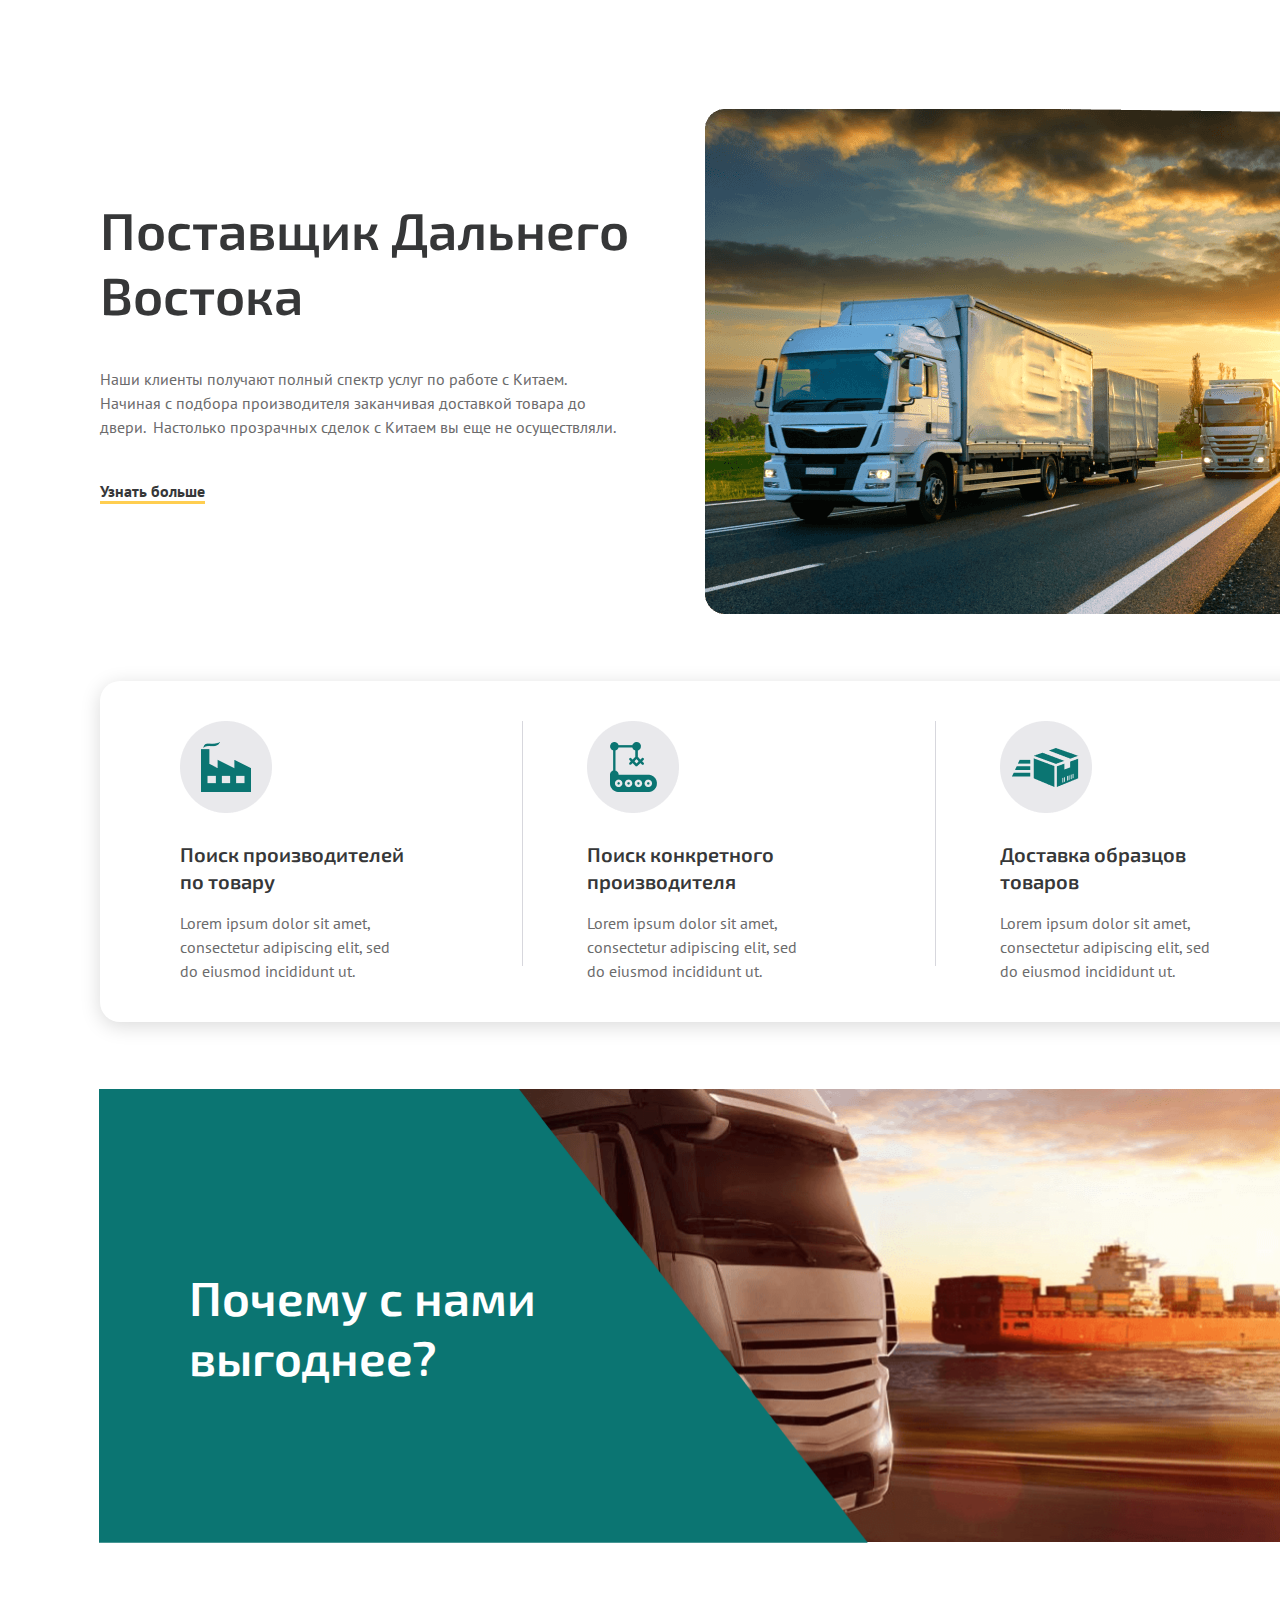
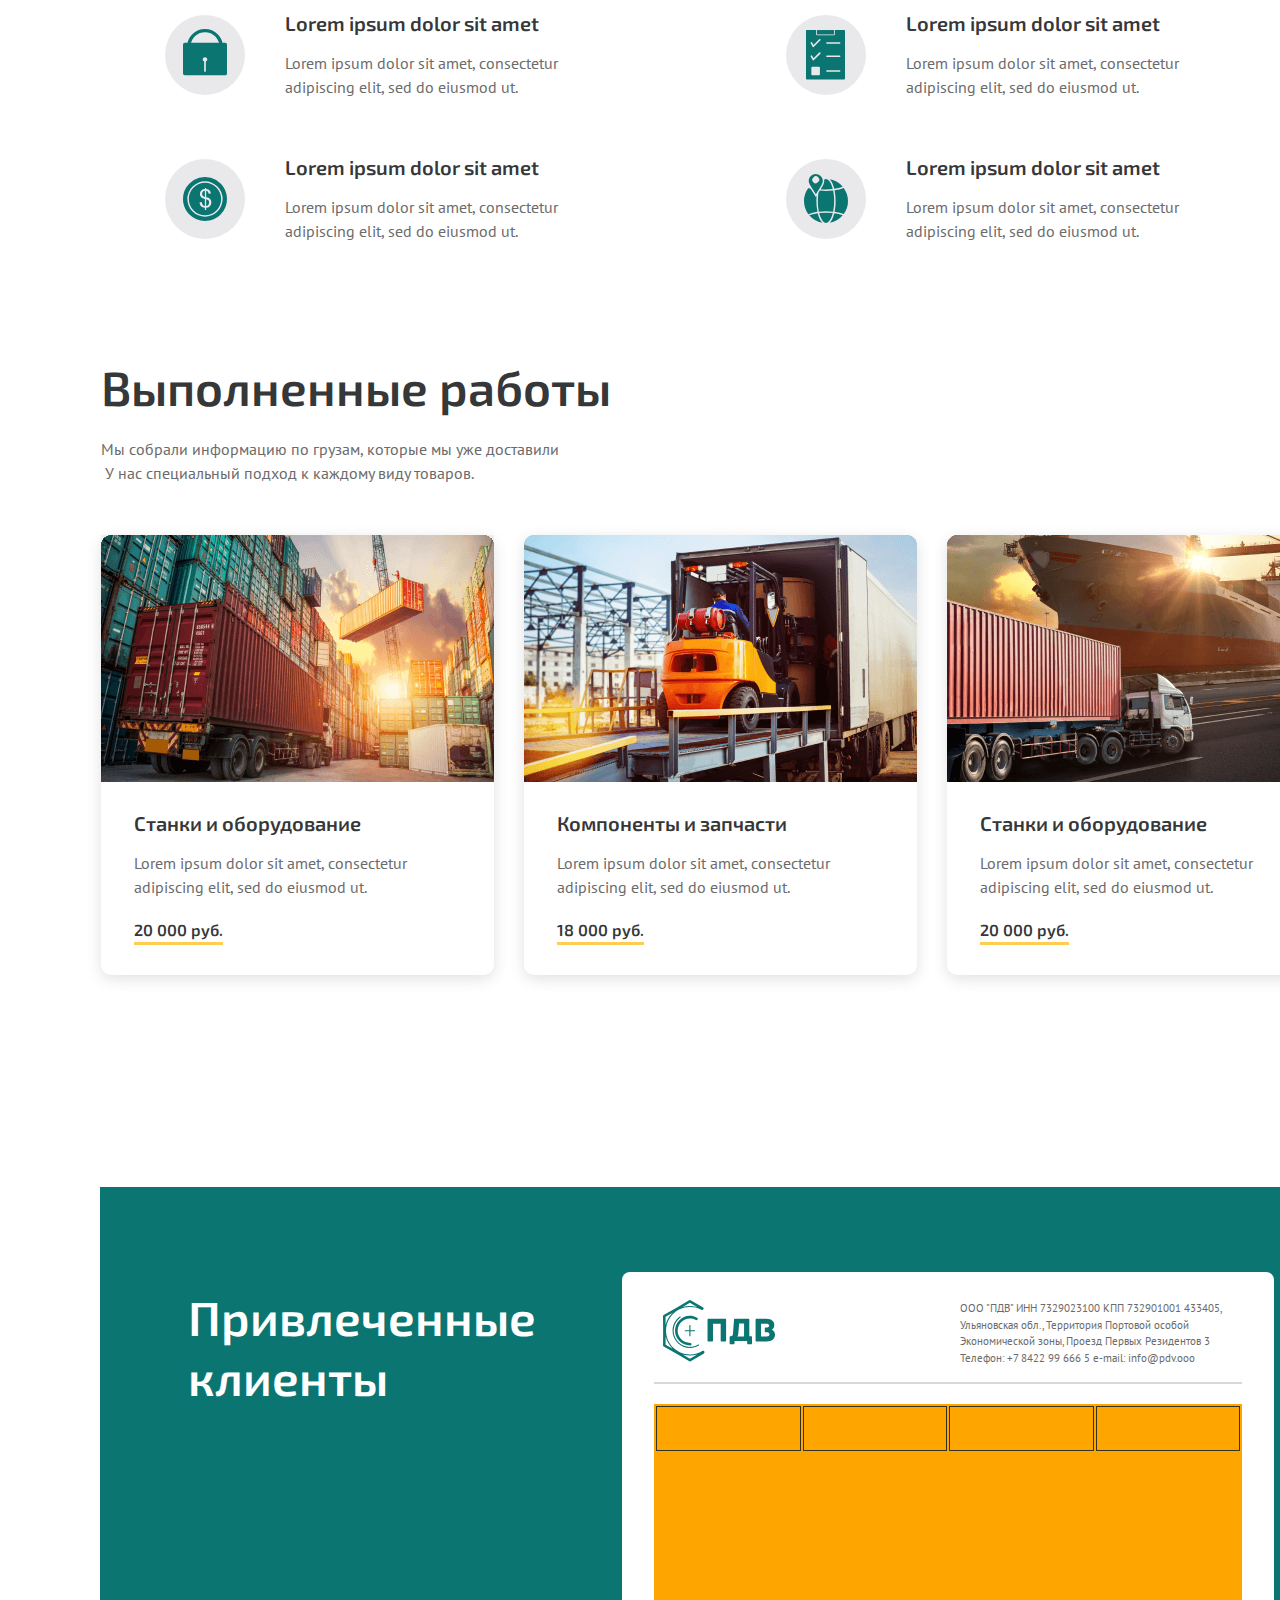
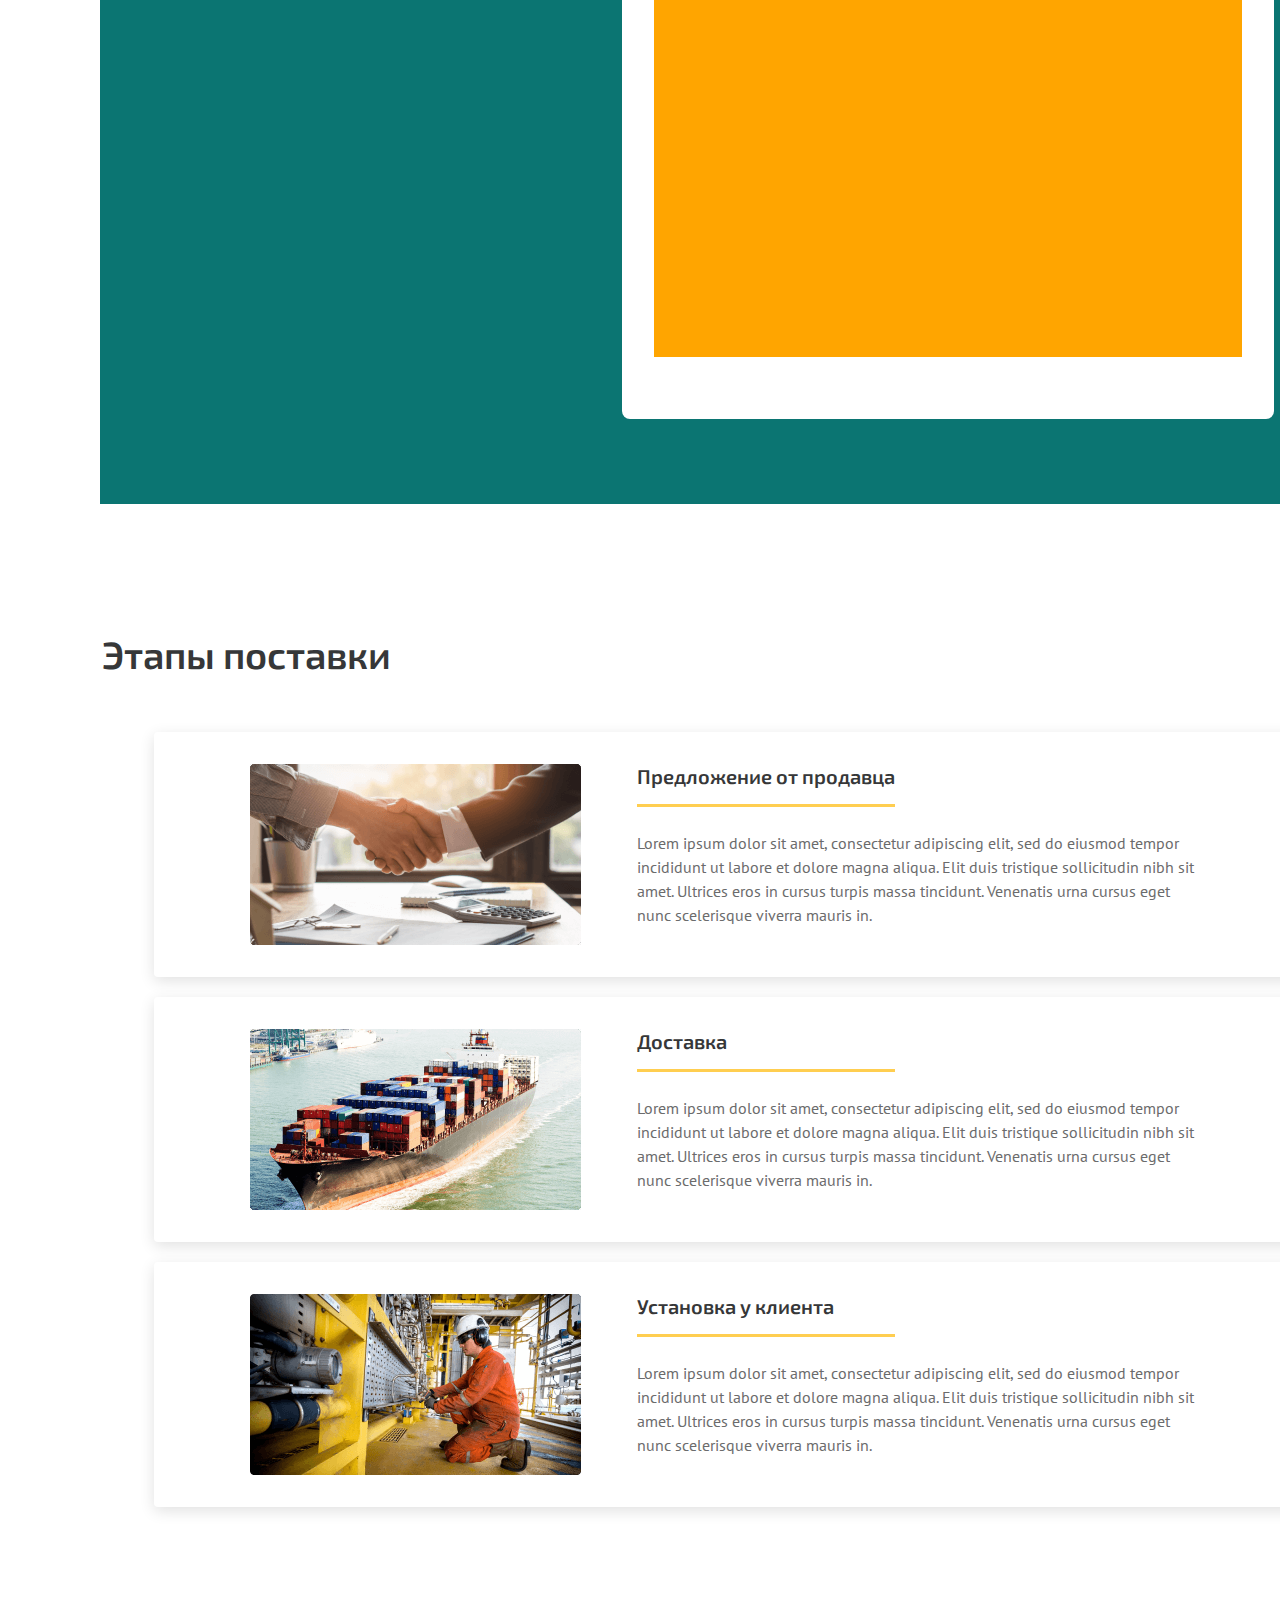
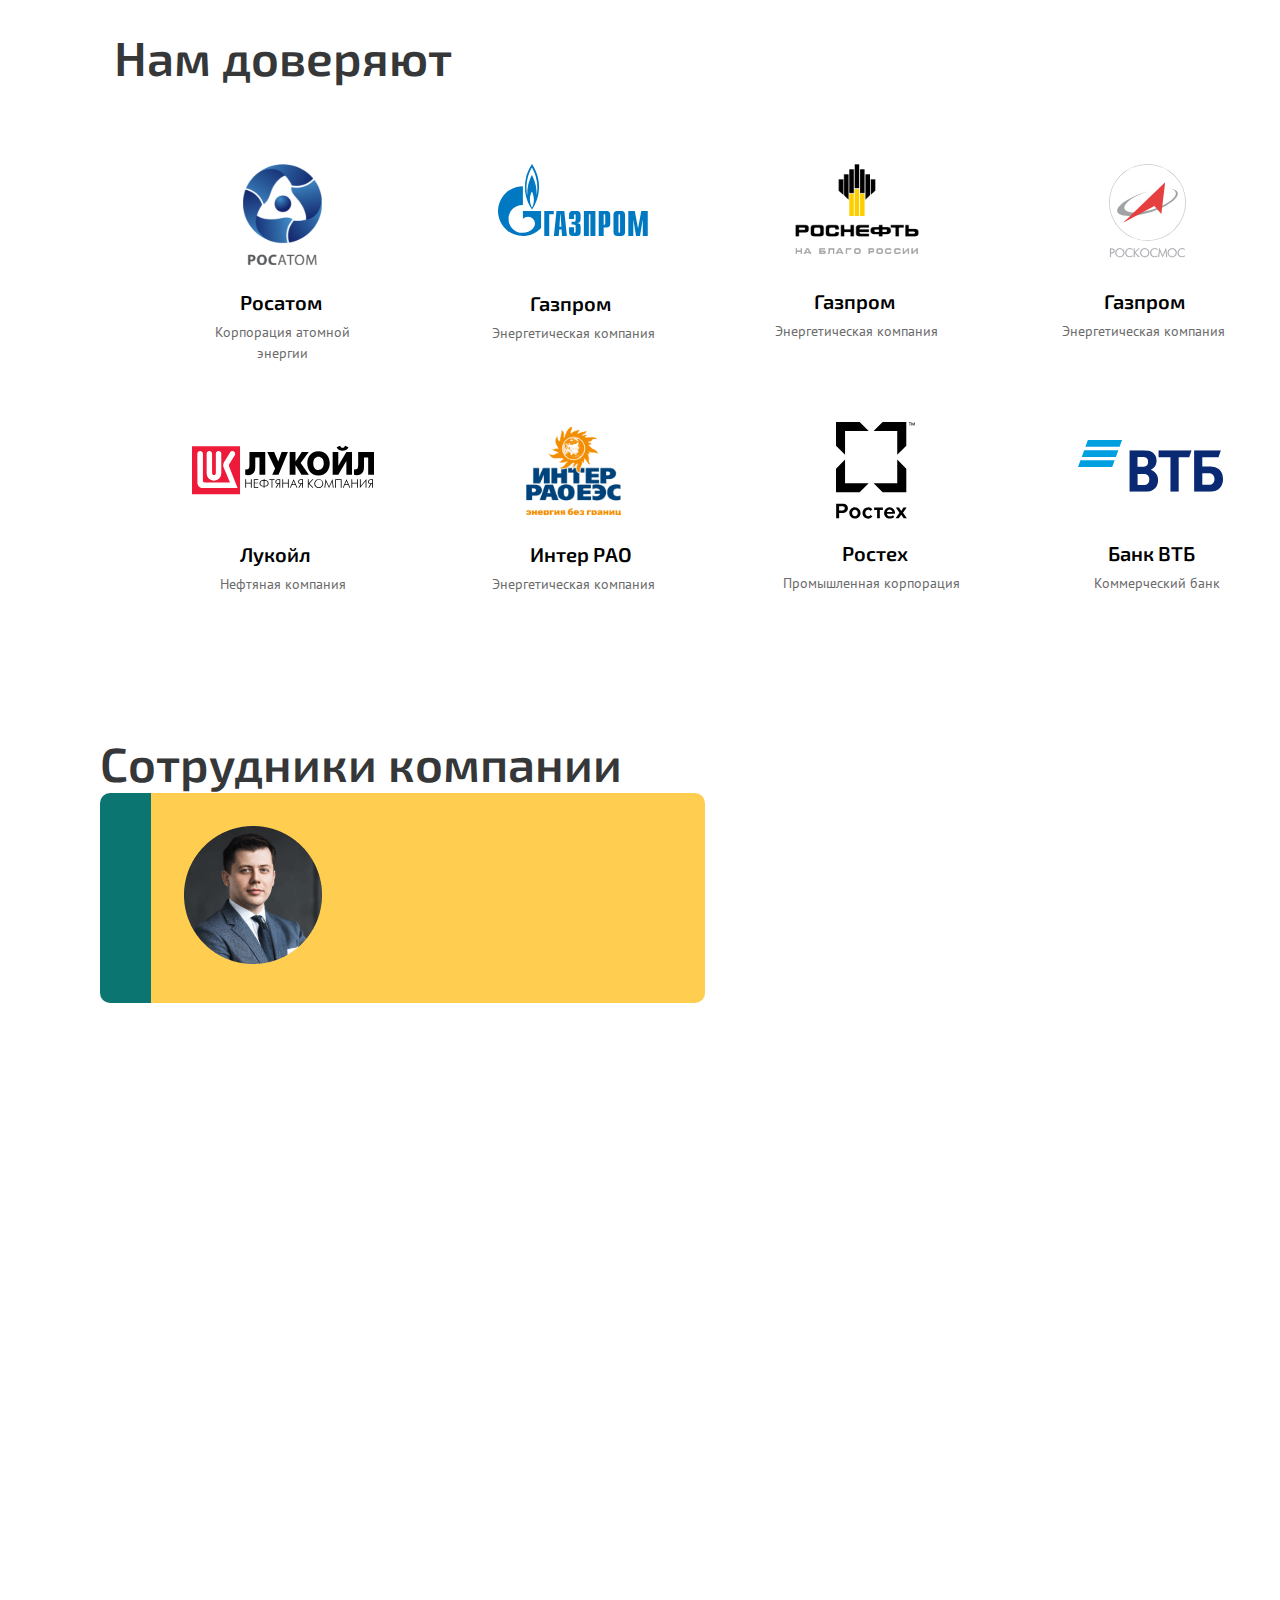
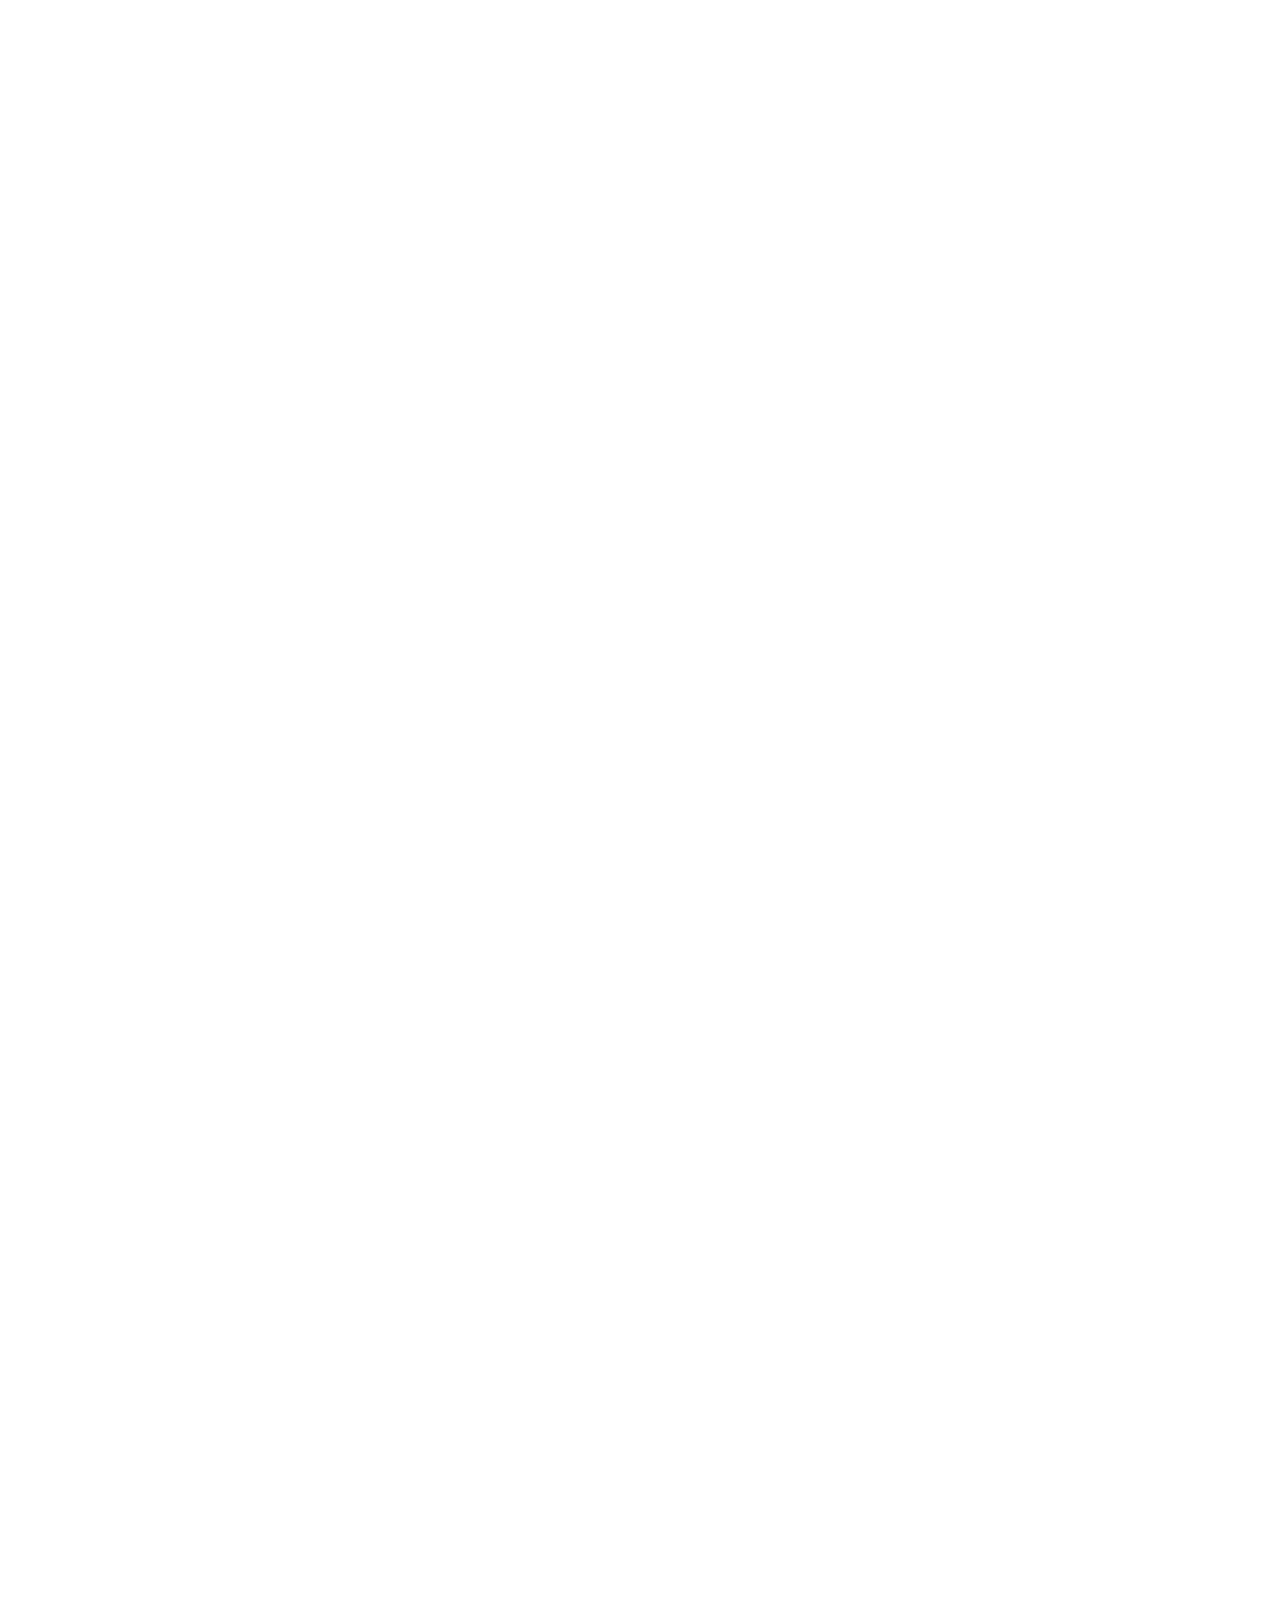
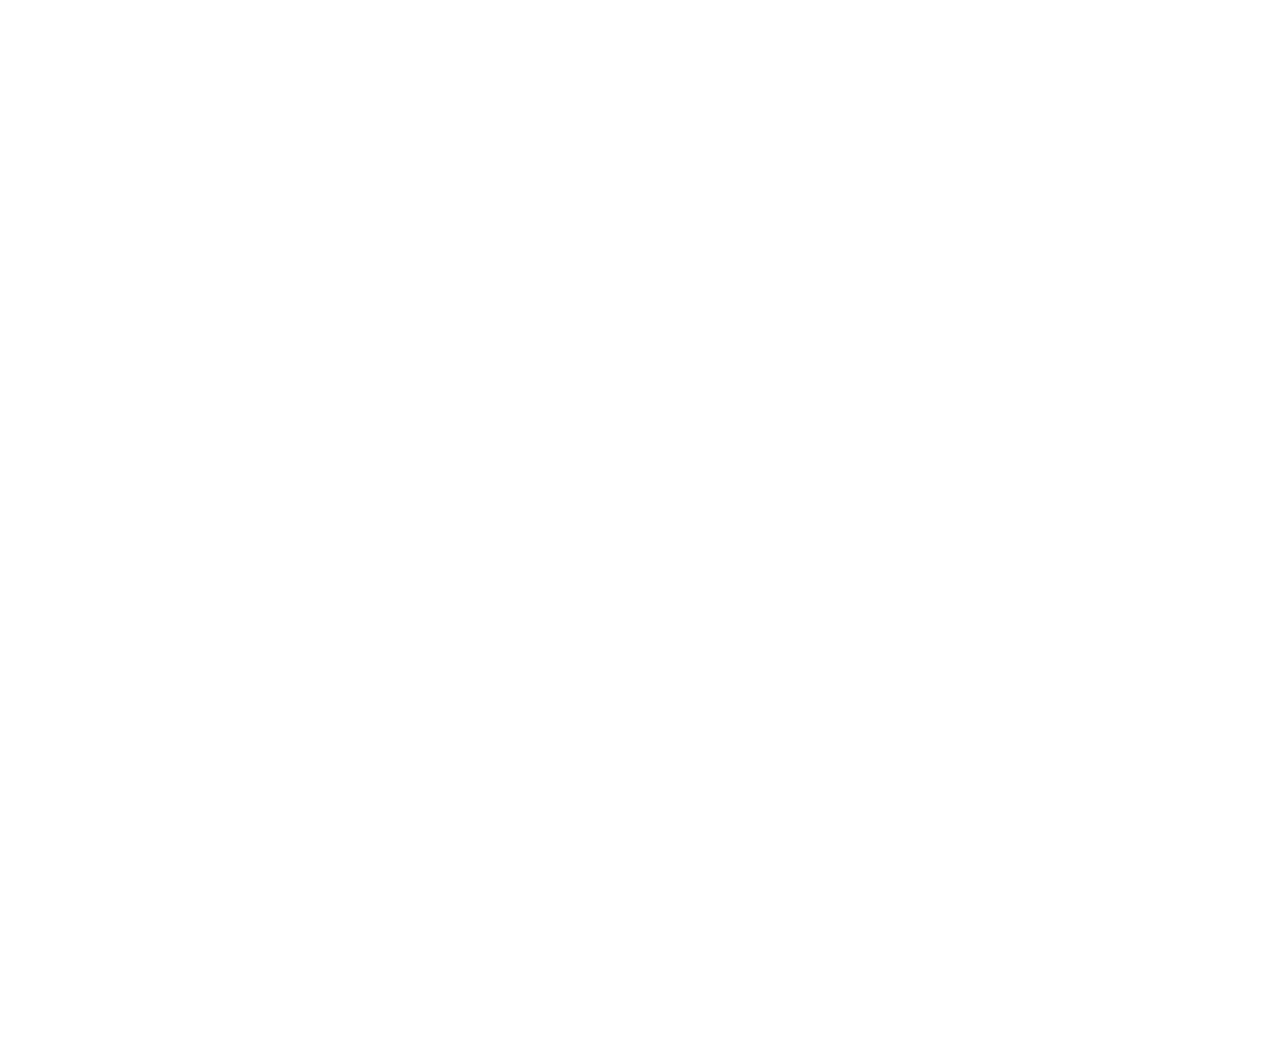
==== index.html @ 42f22332 "The part for the computer was completed by the team" ====
<!DOCTYPE html>
<html lang="en">
  <head>
    <meta charset="UTF-8" />
    <meta name="viewport" content="width=device-width, initial-scale=1.0" />

    <!-- font styles -->
    <link rel="stylesheet" href="./styles/font.css" />

    <!-- normalize -->
    <link rel="stylesheet" href="./styles/normalize.css" />

    <!-- general style -->
    <link rel="stylesheet" href="./css/style.css" />

    <link
      rel="shortcut icon"
      href="./images/laptop/favicon.png"
      type="favicon"
    />

    <title>EXAM</title>
  </head>

  <body>
    <main>
      <div class="wrapper">
        <div class="main_screen">
          <div class="main_info">
            <h1>Поставщик Дальнего Востока</h1>
            <p>
              Наши клиенты получают полный спектр услуг по работе с Китаем.
               Начиная с подбора производителя заканчивая доставкой товара до
              двери.  Настолько прозрачных сделок с Китаем вы еще не
              осуществляли.
            </p>
            <a href="#">Узнать больше</a>
          </div>
          <div class="main_image"></div>
        </div>
        <div class="services">
          <div class="Search_for_manufacturers_by_product">
            <img src="./images/laptop/services_1.png" alt="img " />
            <h3>Поиск производителей по товару</h3>
            <p>
              Lorem ipsum dolor sit amet, consectetur adipiscing elit, sed do
              eiusmod incididunt ut.
            </p>
          </div>
          <div class="Search_for_manufacturers_by_product">
            <img src="./images/laptop/services_2.png" alt="img " />
            <h3>Поиск конкретного производителя</h3>
            <p>
              Lorem ipsum dolor sit amet, consectetur adipiscing elit, sed do
              eiusmod incididunt ut.
            </p>
          </div>
          <div class="Search_for_manufacturers_by_product">
            <img src="./images/laptop/services_3.png" alt="img " />
            <h3>Доставка образцов товаров</h3>
            <p>
              Lorem ipsum dolor sit amet, consectetur adipiscing elit, sed do
              eiusmod incididunt ut.
            </p>
          </div>
        </div>
        <div class="why_us">
          <div class="img_part">
            <div class="trak"><h2>Почему с нами выгоднее?</h2></div>
          </div>
          <div class="why_us_info_wrapper">
            <div class="why_us_info">
              <div class="our_amenities">
                <img
                  width="80"
                  height="80"
                  src="./images/laptop/why_us_logo_1.svg"
                  alt="icon"
                />
                <div class="why_us_text">
                  <h3>Lorem ipsum dolor sit amet</h3>
                  <p>
                    Lorem ipsum dolor sit amet, consectetur adipiscing elit, sed
                    do eiusmod ut.
                  </p>
                </div>
              </div>
              <div class="our_amenities">
                <img
                  width="80"
                  height="80"
                  src="./images/laptop/why_us_logo_3.svg"
                  alt="icon"
                />
                <div class="why_us_text">
                  <h3>Lorem ipsum dolor sit amet</h3>
                  <p>
                    Lorem ipsum dolor sit amet, consectetur adipiscing elit, sed
                    do eiusmod ut.
                  </p>
                </div>
              </div>
            </div>
            <div class="why_us_info">
              <div class="our_amenities">
                <img
                  width="80"
                  height="80"
                  src="./images/laptop/why_us_logo_2.svg"
                  alt="icon"
                />
                <div class="why_us_text">
                  <h3>Lorem ipsum dolor sit amet</h3>
                  <p>
                    Lorem ipsum dolor sit amet, consectetur adipiscing elit, sed
                    do eiusmod ut.
                  </p>
                </div>
              </div>
              <div class="our_amenities">
                <img
                  width="80"
                  height="80"
                  src="./images/laptop/why_us_logo_4.svg"
                  alt="icon"
                />
                <div class="why_us_text">
                  <h3>Lorem ipsum dolor sit amet</h3>
                  <p>
                    Lorem ipsum dolor sit amet, consectetur adipiscing elit, sed
                    do eiusmod ut.
                  </p>
                </div>
              </div>
            </div>
          </div>
        </div>
        <div class="our_works">
          <div class="part_tittle">
            <h2>Выполненные работы</h2>
            <h4>
              Мы собрали информацию по грузам, которые мы уже доставили
              <div class="br"></div>
               У нас специальный подход к каждому виду товаров.
            </h4>
          </div>
          <div class="our_works_process_wrapper">
            <div class="our_works_process">
              <img
                src="./images/laptop/Rectangle_1.png"
                alt="our works image"
              />
              <div class="info_works">
                <h4>Станки и оборудование</h4>
                <p>
                  Lorem ipsum dolor sit amet, consectetur adipiscing elit, sed
                  do eiusmod ut.
                </p>
                <span>20 000 руб.</span>
              </div>
            </div>
            <div class="our_works_process">
              <img
                src="./images/laptop/Rectangle_2.png"
                alt="our works image"
              />
              <div class="info_works">
                <h4>Компоненты и запчасти</h4>
                <p>
                  Lorem ipsum dolor sit amet, consectetur adipiscing elit, sed
                  do eiusmod ut.
                </p>
                <span>18 000 руб.</span>
              </div>
            </div>
            <div class="our_works_process">
              <img
                src="./images/laptop/Rectangle_3.png"
                alt="our works image"
              />
              <div class="info_works">
                <h4>Станки и оборудование</h4>
                <p>
                  Lorem ipsum dolor sit amet, consectetur adipiscing elit, sed
                  do eiusmod ut.
                </p>
                <span>20 000 руб.</span>
              </div>
            </div>
          </div>
        </div>
        <div class="clients">
          <h2>Привлеченные клиенты</h2>
          <div class="paper">
            <div class="head_part">
              <img src="./images/laptop/pdv.svg" alt="pdv icon" />
              <div class="head_text">
                <p>
                  ООО "ПДВ" ИНН 7329023100 КПП 732901001 433405, Ульяновская
                  обл., Территория Портовой особой Экономической зоны, Проезд
                  Первых Резидентов 3  Телефон: +7 8422 99 666 5 e-mail:
                  info@pdv.ooo
                </p>
              </div>
            </div>
            <div class="line"></div>
            <table>
              <tr>
                <th></th>
                <th></th>
                <th></th>
                <th></th>
              </tr>
              <tr>
                <td></td>
                <td></td>
                <td></td>
                <td></td>
              </tr>
            </table>
          </div>
        </div>
        <div class="steps">
          <h2>Этапы поставки</h2>
          <div class="steps_wrapper">
            <div class="step_item">
              <img src="./images/laptop/steps_1.png" alt="steps image 1" />
              <div class="steps_info">
                <h3>Предложение от продавца</h3>
                <p>
                  Lorem ipsum dolor sit amet, consectetur adipiscing elit, sed
                  do eiusmod tempor incididunt ut labore et dolore magna aliqua.
                  Elit duis tristique sollicitudin nibh sit amet. Ultrices eros
                  in cursus turpis massa tincidunt. Venenatis urna cursus eget
                  nunc scelerisque viverra mauris in.
                </p>
              </div>
            </div>
            <div class="step_item">
              <img src="./images/laptop/sreps_2.png" alt="steps image 1" />
              <div class="steps_info">
                <h3>Доставка</h3>
                <p>
                  Lorem ipsum dolor sit amet, consectetur adipiscing elit, sed
                  do eiusmod tempor incididunt ut labore et dolore magna aliqua.
                  Elit duis tristique sollicitudin nibh sit amet. Ultrices eros
                  in cursus turpis massa tincidunt. Venenatis urna cursus eget
                  nunc scelerisque viverra mauris in.
                </p>
              </div>
            </div>
            <div class="step_item">
              <img src="./images/laptop/steps_3.png" alt="steps image 1" />
              <div class="steps_info">
                <h3>Установка у клиента</h3>
                <p>
                  Lorem ipsum dolor sit amet, consectetur adipiscing elit, sed
                  do eiusmod tempor incididunt ut labore et dolore magna aliqua.
                  Elit duis tristique sollicitudin nibh sit amet. Ultrices eros
                  in cursus turpis massa tincidunt. Venenatis urna cursus eget
                  nunc scelerisque viverra mauris in.
                </p>
              </div>
            </div>
          </div>
        </div>
        <div class="clients_logo">
          <h2>Нам доверяют</h2>
          <div class="client_logo_part">
            <div class="part_item">
              <div class="logo_item">
                <div class="card">
                  <img
                    src="./images/laptop/client_logo_1.svg"
                    alt="clien logo"
                  />
                  <h3>Росатом</h3>
                  <p>Корпорация атомной энергии</p>
                </div>
                <div class="card">
                  <img src="./images/laptop/client_logo.svg" alt="clien logo" />
                  <h3>Газпром</h3>
                  <p>Энергетическая компания</p>
                </div>
              </div>
              <div class="logo_item logo_item_2">
                <div class="card">
                  <img
                    src="./images/laptop/client_logo_3.svg"
                    alt="clien logo"
                  />
                  <h3>Газпром</h3>
                  <p>Энергетическая компания</p>
                </div>
                <div class="card">
                  <img
                    src="./images/laptop/client_logo_4.svg"
                    alt="clien logo"
                  />
                  <h3>Газпром</h3>
                  <p>Энергетическая компания</p>
                </div>
              </div>
            </div>
            <div class="part_item second_part_item">
              <div class="logo_item">
                <div class="card">
                  <img
                    src="./images/laptop/client_logo_5.svg"
                    alt="clien logo"
                  />
                  <h3>Лукойл</h3>
                  <p>Нефтяная компания</p>
                </div>
                <div class="card">
                  <img
                    src="./images/laptop/client_logo_6.svg"
                    alt="clien logo"
                  />
                  <h3>Интер РАО</h3>
                  <p>Энергетическая компания</p>
                </div>
              </div>
              <div class="logo_item logo_item_2">
                <div class="card">
                  <img
                    src="./images/laptop/client_logo_7.svg"
                    alt="clien logo"
                  />
                  <h3>Ростех</h3>
                  <p>Промышленная корпорация</p>
                </div>
                <div class="card">
                  <img
                    src="./images/laptop/client_logo_8.svg"
                    alt="clien logo"
                  />
                  <h3>Банк ВТБ</h3>
                  <p>Коммерческий банк</p>
                </div>
              </div>
            </div>
          </div>
        </div>
        <div class="our_team">
          <h2>Сотрудники компании</h2>
          <div class="person_wrapper">
            <div class="person_card">
              <img
                width="138"
                height="138"
                src="./images/laptop/our_team_1.png"
                alt="our person"
              />
            </div>
          </div>
        </div>
        <div class="contacts"></div>
        <div class="video"></div>
        <div class="foot"></div>
      </div>
    </main>
  </body>
</html>
---- styles/font.css ----
/* pt-sans-regular - cyrillic_latin */
@font-face {
    font-display: swap; /* Check https://developer.mozilla.org/en-US/docs/Web/CSS/@font-face/font-display for other options. */
    font-family: 'PT Sans';
    font-style: normal;
    font-weight: 400;
    src: url('../fonts/pt-sans-v17-cyrillic_latin-regular.woff2') format('woff2'); /* Chrome 36+, Opera 23+, Firefox 39+, Safari 12+, iOS 10+ */
  }
  /* pt-sans-700 - cyrillic_latin */
  @font-face {
    font-display: swap; /* Check https://developer.mozilla.org/en-US/docs/Web/CSS/@font-face/font-display for other options. */
    font-family: 'PT Sans';
    font-style: normal;
    font-weight: 700;
    src: url('../fonts/pt-sans-v17-cyrillic_latin-700.woff2') format('woff2'); /* Chrome 36+, Opera 23+, Firefox 39+, Safari 12+, iOS 10+ */
  }
  /* exo-2-regular - cyrillic_latin */
@font-face {
    font-display: swap; /* Check https://developer.mozilla.org/en-US/docs/Web/CSS/@font-face/font-display for other options. */
    font-family: 'Exo 2';
    font-style: normal;
    font-weight: 400;
    src: url('../fonts/exo-2-v21-cyrillic_latin-regular.woff2') format('woff2'); /* Chrome 36+, Opera 23+, Firefox 39+, Safari 12+, iOS 10+ */
  }
  /* exo-2-600 - cyrillic_latin */
  @font-face {
    font-display: swap; /* Check https://developer.mozilla.org/en-US/docs/Web/CSS/@font-face/font-display for other options. */
    font-family: 'Exo 2';
    font-style: normal;
    font-weight: 600;
    src: url('../fonts/exo-2-v21-cyrillic_latin-600.woff2') format('woff2'); /* Chrome 36+, Opera 23+, Firefox 39+, Safari 12+, iOS 10+ */
  }
---- css/style.css ----
* {
  margin: 0;
  padding: 0;
  box-sizing: border-box;
}

main {
  width: 100%;
  background: #333;
}
main .wrapper {
  width: 1440px;
  height: 9062px;
  background: #fff;
  margin: 0px auto;
  padding-top: 109px;
}
main .wrapper .main_screen {
  width: 1240px;
  height: 505px;
  margin: auto;
  background-color: #ffffff;
  display: flex;
  justify-content: space-between;
}
main .wrapper .main_screen .main_info {
  width: 530px;
  height: 505px;
}
main .wrapper .main_screen .main_info h1 {
  margin-top: 88px;
  font-family: "Exo 2";
  font-size: 52px;
  font-weight: 600;
  line-height: 65px;
  text-align: left;
  color: #363738;
}
main .wrapper .main_screen .main_info p {
  width: 525px;
  font-family: "PT Sans";
  font-size: 16px;
  font-weight: 400;
  line-height: 24px;
  text-align: left;
  color: #6B6B6C;
  margin-top: 40px;
  margin-bottom: 40px;
}
main .wrapper .main_screen .main_info a {
  text-decoration: none;
  font-family: "PT Sans";
  font-size: 16px;
  font-weight: 700;
  line-height: 24px;
  text-align: left;
  color: #363738;
  border-bottom: 3px solid #FFCE50;
}
main .wrapper .main_screen .main_image {
  width: 635px;
  height: 505px;
  background-image: url(../images/laptop/adir-Cargo-Insurance\ 1.png);
}
main .wrapper .services {
  width: 1240px;
  height: 341px;
  background: #fff;
  margin: auto;
  margin-top: 67px;
  border-radius: 20px;
  box-shadow: 0px 4px 20px 0px rgba(0, 0, 0, 0.1490196078);
  display: flex;
  padding: 40px;
  padding-left: 80px;
  padding-bottom: 56px;
}
main .wrapper .services .Search_for_manufacturers_by_product:first-child {
  border-left: none;
  padding-left: 0;
  margin-right: 57px;
}
main .wrapper .services .Search_for_manufacturers_by_product:nth-child(2) {
  padding-left: 64;
  margin-right: 0;
  margin-left: 57px;
}
main .wrapper .services .Search_for_manufacturers_by_product:last-child {
  padding-left: 64px;
  margin-left: 121px;
}
main .wrapper .services .Search_for_manufacturers_by_product {
  width: 292px;
  height: 245px;
  border-left: 1px solid #D7D7DD;
  margin-right: 121px;
  padding-left: 64px;
  grid-row: auto;
}
main .wrapper .services .Search_for_manufacturers_by_product h3 {
  width: 228px;
  font-size: 20px;
  font-family: "Exo 2";
  font-weight: 600;
  line-height: 27px;
  text-align: left;
  margin-top: 24px;
  color: #363738;
}
main .wrapper .services .Search_for_manufacturers_by_product p {
  width: 225px;
  font-family: "PT Sans";
  font-size: 16px;
  font-weight: 400;
  line-height: 24px;
  text-align: left;
  color: #6B6B6C;
  margin-top: 16px;
}
main .wrapper .why_us {
  width: 1242px;
  height: 748px;
  background-color: #fff;
  margin: auto;
  margin-top: 67px;
}
main .wrapper .why_us .img_part {
  width: 1242px;
  height: 453px;
  background-color: #234322;
  background-image: url(../images/laptop/Rectangle\ 7.png);
  background-repeat: no-repeat;
  background-size: cover;
}
main .wrapper .why_us .img_part .trak {
  width: 769px;
  height: 453.5px;
  background-image: url(../images/laptop/why_us_bg.png);
  background-repeat: no-repeat;
  background-size: cover;
  z-index: 5;
  position: relative;
}
main .wrapper .why_us .img_part .trak h2 {
  position: absolute;
  width: 362px;
  top: 178px;
  left: 90px;
  font-family: "Exo 2";
  font-size: 48px;
  font-weight: 600;
  line-height: 60px;
  text-align: left;
  color: #fff;
}
main .wrapper .why_us .why_us_info_wrapper {
  display: flex;
  height: 295px;
  width: 1242px;
}
main .wrapper .why_us .why_us_info_wrapper .why_us_info {
  width: 1242px;
  height: 295px;
}
main .wrapper .why_us .why_us_info_wrapper .why_us_info .our_amenities {
  width: 447px;
  height: 80px;
  display: flex;
  gap: 40px;
  margin-top: 72.5px;
  margin-left: 66px;
}
main .wrapper .why_us .why_us_info_wrapper .why_us_info .our_amenities img {
  width: 80px;
  height: 80px;
}
main .wrapper .why_us .why_us_info_wrapper .why_us_info .our_amenities .why_us_text {
  width: 291px;
  height: 80px;
}
main .wrapper .why_us .why_us_info_wrapper .why_us_info .our_amenities .why_us_text h3 {
  font-family: "Exo 2";
  font-size: 20px;
  font-weight: 600;
  line-height: 27px;
  text-align: left;
  color: #363738;
  margin-top: -5px;
}
main .wrapper .why_us .why_us_info_wrapper .why_us_info .our_amenities .why_us_text p {
  font-family: "PT Sans";
  font-size: 16px;
  font-weight: 400;
  line-height: 24px;
  text-align: left;
  color: #6B6B6C;
  margin-top: 14px;
}
main .wrapper .why_us .why_us_info_wrapper .why_us_info .our_amenities:nth-child(2) {
  margin-top: 64px;
}
main .wrapper .our_works {
  width: 1239px;
  height: 618px;
  background-color: #fff;
  margin: auto;
  margin-top: 120px;
}
main .wrapper .our_works .part_tittle h2 {
  font-family: "Exo 2";
  font-size: 48px;
  font-weight: 600;
  line-height: 60px;
  text-align: left;
  color: #363738;
}
main .wrapper .our_works .part_tittle h4 {
  font-family: "PT Sans";
  font-size: 16px;
  font-weight: 400;
  line-height: 24px;
  text-align: left;
  color: #6B6B6C;
  margin-top: 20px;
}
main .wrapper .our_works .our_works_process_wrapper {
  width: 1239px;
  height: 440px;
  margin-top: 50px;
  display: flex;
  justify-content: space-between;
}
main .wrapper .our_works .our_works_process_wrapper .our_works_process {
  width: 393px;
  height: 440px;
  border-radius: 10px;
  box-shadow: 0px 4px 15px 0px rgba(0, 0, 0, 0.1215686275);
}
main .wrapper .our_works .our_works_process_wrapper .our_works_process .info_works {
  margin: auto;
  margin-top: 24px;
  width: 327px;
  height: 137px;
}
main .wrapper .our_works .our_works_process_wrapper .our_works_process .info_works h4 {
  font-family: "Exo 2";
  font-size: 20px;
  font-weight: 600;
  line-height: 27px;
  text-align: left;
  color: #363738;
}
main .wrapper .our_works .our_works_process_wrapper .our_works_process .info_works p {
  font-family: "PT Sans";
  font-size: 16px;
  font-weight: 400;
  line-height: 24px;
  text-align: left;
  color: #6B6B6C;
  padding-top: 14px;
  padding-bottom: 20px;
}
main .wrapper .our_works .our_works_process_wrapper .our_works_process .info_works span {
  font-family: "Exo 2";
  font-size: 16px;
  font-weight: 600;
  line-height: 21.6px;
  text-align: left;
  color: #363738;
  border-bottom: 3px solid #FFCE50;
  padding-bottom: 3px;
}
main .wrapper .clients {
  width: 1240px;
  height: 917px;
  background-color: #0b7572;
  margin: auto;
  margin-top: 212px;
  position: relative;
}
main .wrapper .clients h2 {
  width: 477px;
  position: absolute;
  font-family: "Exo 2";
  font-size: 48px;
  font-weight: 600;
  line-height: 60px;
  text-align: left;
  color: #FFFFFF;
  top: 100px;
  left: 88px;
}
main .wrapper .clients .paper {
  width: 652px;
  height: 747px;
  position: absolute;
  top: 85px;
  right: 66px;
  background-color: #fff;
  border-radius: 8px;
}
main .wrapper .clients .paper .head_part {
  width: 571px;
  height: 62px;
  margin-top: 28px;
  margin-left: 41px;
  display: flex;
  margin-bottom: 20px;
  justify-content: space-between;
}
main .wrapper .clients .paper .head_part .head_text {
  width: 274px;
  height: 62px;
}
main .wrapper .clients .paper .head_part .head_text p {
  font-family: "PT Sans";
  font-size: 11px;
  font-weight: 400;
  line-height: 16.5px;
  text-align: left;
  color: #6B6B6C;
}
main .wrapper .clients .paper .line {
  width: 588px;
  border: 1px solid #D7D7DD;
  margin: auto;
}
main .wrapper .clients .paper table {
  width: 588px;
  height: 553px;
  margin: auto;
  margin-top: 20px;
  background-color: orange;
}
main .wrapper .clients .paper table tr:first-child {
  width: 588px;
  height: 45px;
  border: 1px solid #333;
}
main .wrapper .clients .paper table tr:first-child th {
  border: 1px solid #343223;
}
main .wrapper .steps {
  width: 1236px;
  height: 883px;
  margin: auto;
  margin-top: 120px;
  background-color: white;
}
main .wrapper .steps h2 {
  font-family: "Exo 2";
  font-size: 38px;
  font-weight: 600;
  line-height: 60px;
  text-align: left;
  color: #363738;
}
main .wrapper .steps .steps_wrapper {
  width: 1236px;
  height: 783px;
  margin-top: 48px;
}
main .wrapper .steps .steps_wrapper .step_item {
  width: 1183px;
  height: 245px;
  border-radius: 4px;
  margin-left: 52px;
  box-shadow: 0px 4px 15px 0px rgba(0, 0, 0, 0.1215686275);
  padding-left: 96px;
  padding-top: 32px;
  display: flex;
  margin-bottom: 20px;
}
main .wrapper .steps .steps_wrapper .step_item img {
  width: 331px;
  height: 181px;
}
main .wrapper .steps .steps_wrapper .step_item .steps_info {
  width: 568px;
  margin-left: 56px;
}
main .wrapper .steps .steps_wrapper .step_item .steps_info h3 {
  width: 258px;
  font-family: "Exo 2";
  font-size: 20px;
  font-weight: 600;
  line-height: 25px;
  text-align: left;
  color: #363738;
  border-bottom: 3px solid #FFCE50;
  padding-bottom: 15px;
}
main .wrapper .steps .steps_wrapper .step_item .steps_info p {
  font-family: "PT Sans";
  font-size: 16px;
  font-weight: 400;
  line-height: 24px;
  text-align: left;
  color: #6B6B6C;
  margin-top: 24px;
}
main .wrapper .clients_logo {
  width: 1212px;
  height: 576px;
  background-color: #fff;
  margin: auto;
  margin-top: 120px;
}
main .wrapper .clients_logo h2 {
  font-family: "Exo 2";
  font-size: 48px;
  font-weight: 600;
  line-height: 60px;
  text-align: left;
  color: #363738;
}
main .wrapper .clients_logo .client_logo_part {
  width: 1165px;
  height: 437px;
  margin: auto;
  margin-top: 77px;
}
main .wrapper .clients_logo .client_logo_part .part_item {
  display: flex;
  gap: 3px;
  margin-top: 71px;
}
main .wrapper .clients_logo .client_logo_part .part_item .logo_item {
  width: 620px;
  height: 183px;
  display: flex;
  justify-content: space-around;
}
main .wrapper .clients_logo .client_logo_part .part_item .logo_item .card {
  width: 184px;
  height: 183px;
}
main .wrapper .clients_logo .client_logo_part .part_item .logo_item .card img {
  margin-left: 52px;
}
main .wrapper .clients_logo .client_logo_part .part_item .logo_item .card h3 {
  font-family: "Exo 2";
  font-size: 20px;
  font-weight: 600;
  line-height: 27px;
  margin-left: 49px;
  margin-top: 20px;
}
main .wrapper .clients_logo .client_logo_part .part_item .logo_item .card p {
  font-family: "PT Sans";
  font-size: 14px;
  font-weight: 400;
  line-height: 21px;
  text-align: center;
  width: 184px;
  color: #6B6B6C;
  margin-top: 6px;
}
main .wrapper .clients_logo .client_logo_part .part_item .logo_item .card:first-child {
  padding-right: 70px;
}
main .wrapper .clients_logo .client_logo_part .part_item .logo_item .card:nth-child(2) img {
  margin-left: 17px;
}
main .wrapper .clients_logo .client_logo_part .part_item .logo_item .card:nth-child(2) h3 {
  margin-top: 50px;
}
main .wrapper .clients_logo .client_logo_part .part_item .logo_item_2 .card:first-child img {
  margin-left: 30px;
}
main .wrapper .clients_logo .client_logo_part .part_item .logo_item_2 .card:nth-child(2) {
  width: 225px;
}
main .wrapper .clients_logo .client_logo_part .part_item .logo_item_2 .card:nth-child(2) img {
  margin-left: 74px;
}
main .wrapper .clients_logo .client_logo_part .part_item .logo_item_2 .card:nth-child(2) h3 {
  margin-top: 26px;
  margin-left: 69px;
}
main .wrapper .clients_logo .client_logo_part .part_item .logo_item_2 .card:nth-child(2) p {
  margin-left: 17px;
}
main .wrapper .clients_logo .client_logo_part .second_part_item .logo_item .card:first-child img {
  margin-top: 26.7px;
  margin-left: 1px;
}
main .wrapper .clients_logo .client_logo_part .second_part_item .logo_item .card:first-child h3 {
  margin-top: 42px;
}
main .wrapper .clients_logo .client_logo_part .second_part_item .logo_item .card:nth-child(2) img {
  margin-top: 9px;
  margin-left: 45px;
}
main .wrapper .clients_logo .client_logo_part .second_part_item .logo_item .card:nth-child(2) h3 {
  margin-top: 22px;
}
main .wrapper .clients_logo .client_logo_part .second_part_item .logo_item_2 .card:first-child img {
  margin-left: 56px;
  margin-top: 4px;
}
main .wrapper .clients_logo .client_logo_part .second_part_item .logo_item_2 .card:first-child h3 {
  margin-top: 17px;
  margin-left: 62px;
}
main .wrapper .clients_logo .client_logo_part .second_part_item .logo_item_2 .card:last-child {
  width: 184px;
  margin-left: -20px;
}
main .wrapper .clients_logo .client_logo_part .second_part_item .logo_item_2 .card:last-child img {
  margin-left: 18px;
  margin-top: 22px;
}
main .wrapper .clients_logo .client_logo_part .second_part_item .logo_item_2 .card:last-child h3 {
  margin-left: 48px;
  margin-top: 44px;
}
main .wrapper .clients_logo .client_logo_part .second_part_item .logo_item_2 .card:last-child p {
  margin-left: 5px;
}
main .wrapper .our_team {
  width: 1240px;
  height: 799px;
  background-color: #fff;
  margin: auto;
  margin-top: 130px;
}
main .wrapper .our_team h2 {
  font-family: "Exo 2";
  font-size: 48px;
  font-weight: 600;
  line-height: 60px;
  text-align: left;
  color: #363738;
}
main .wrapper .our_team .person_wrapper {
  width: 1240px;
  height: 210px;
  display: flex;
  gap: 30px;
}
main .wrapper .our_team .person_wrapper .person_card {
  width: 605px;
  height: 210px;
  border-radius: 10px;
  border-left: 51px solid #0B7572;
  background-color: #FFCE50;
}
main .wrapper .our_team .person_wrapper .person_card img {
  width: 138px;
  height: 138px;
  margin-top: 33px;
  margin-left: 33px;
}/*# sourceMappingURL=style.css.map */
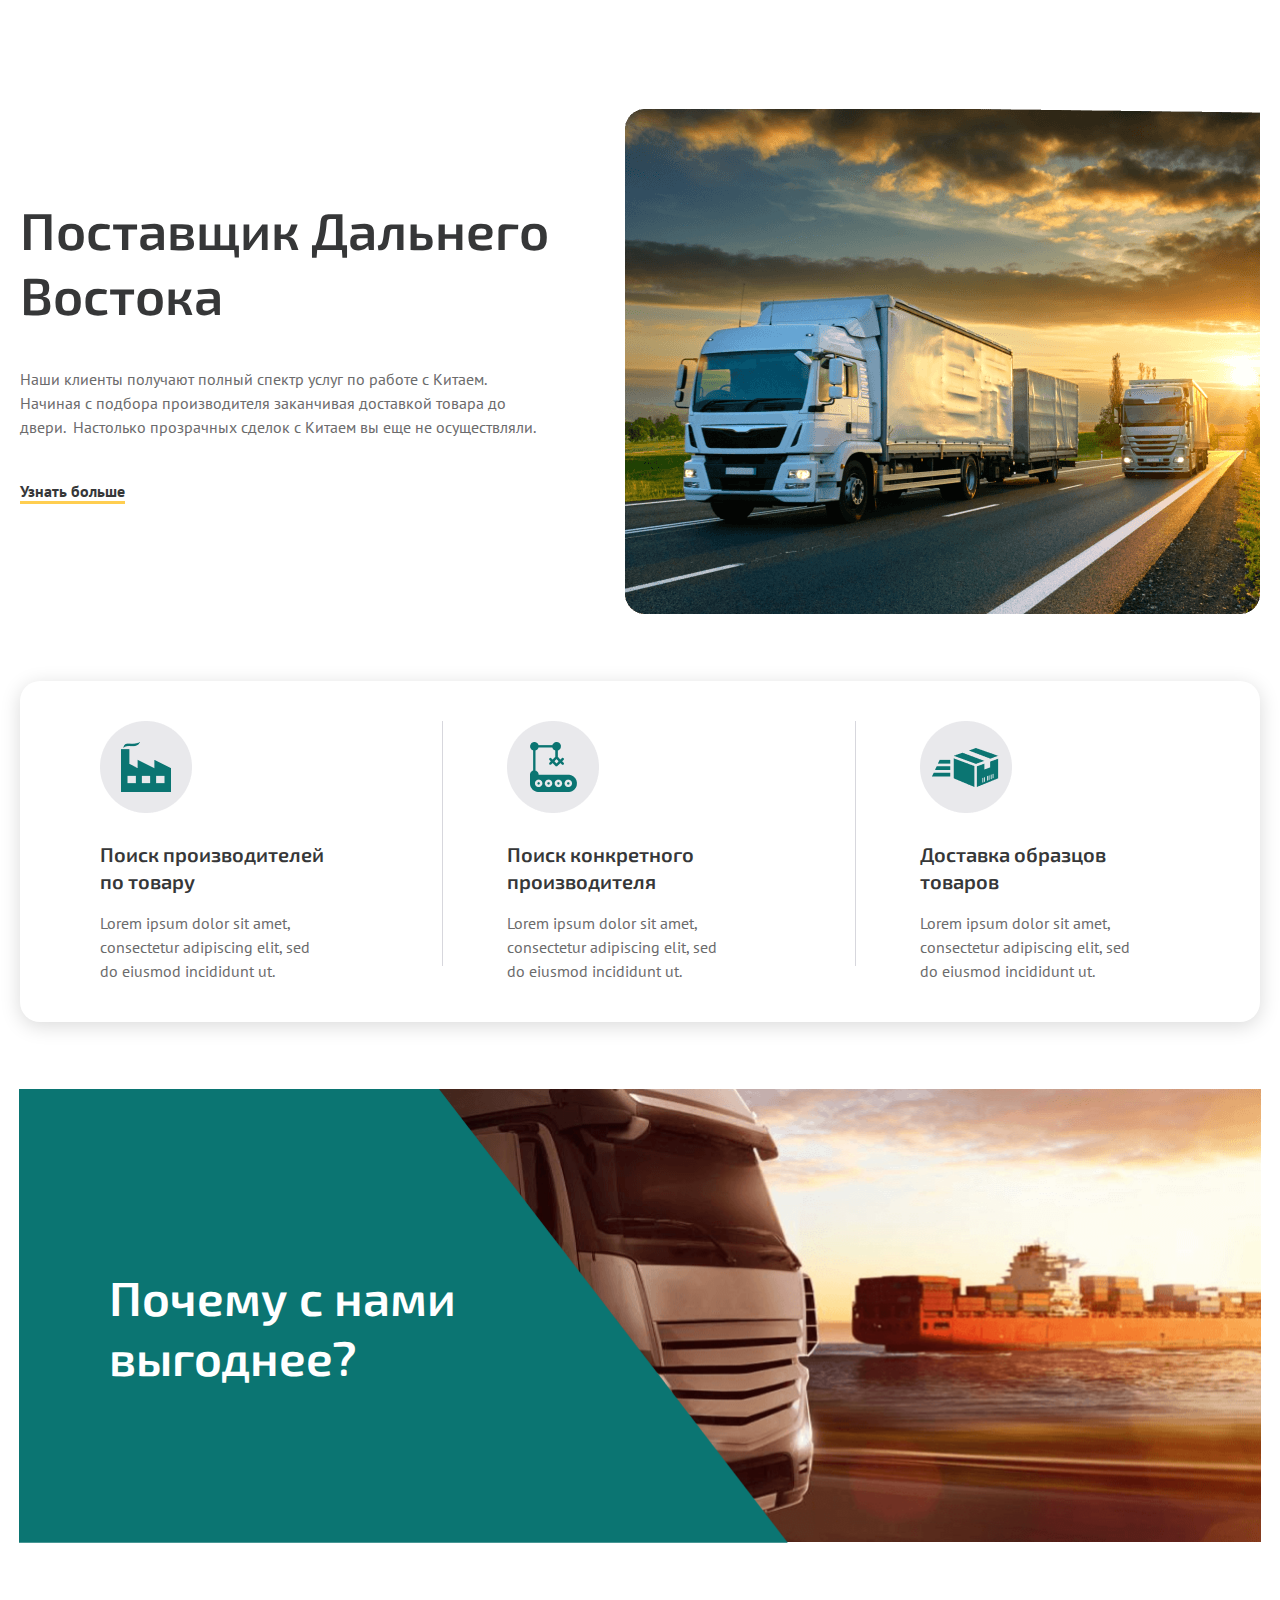
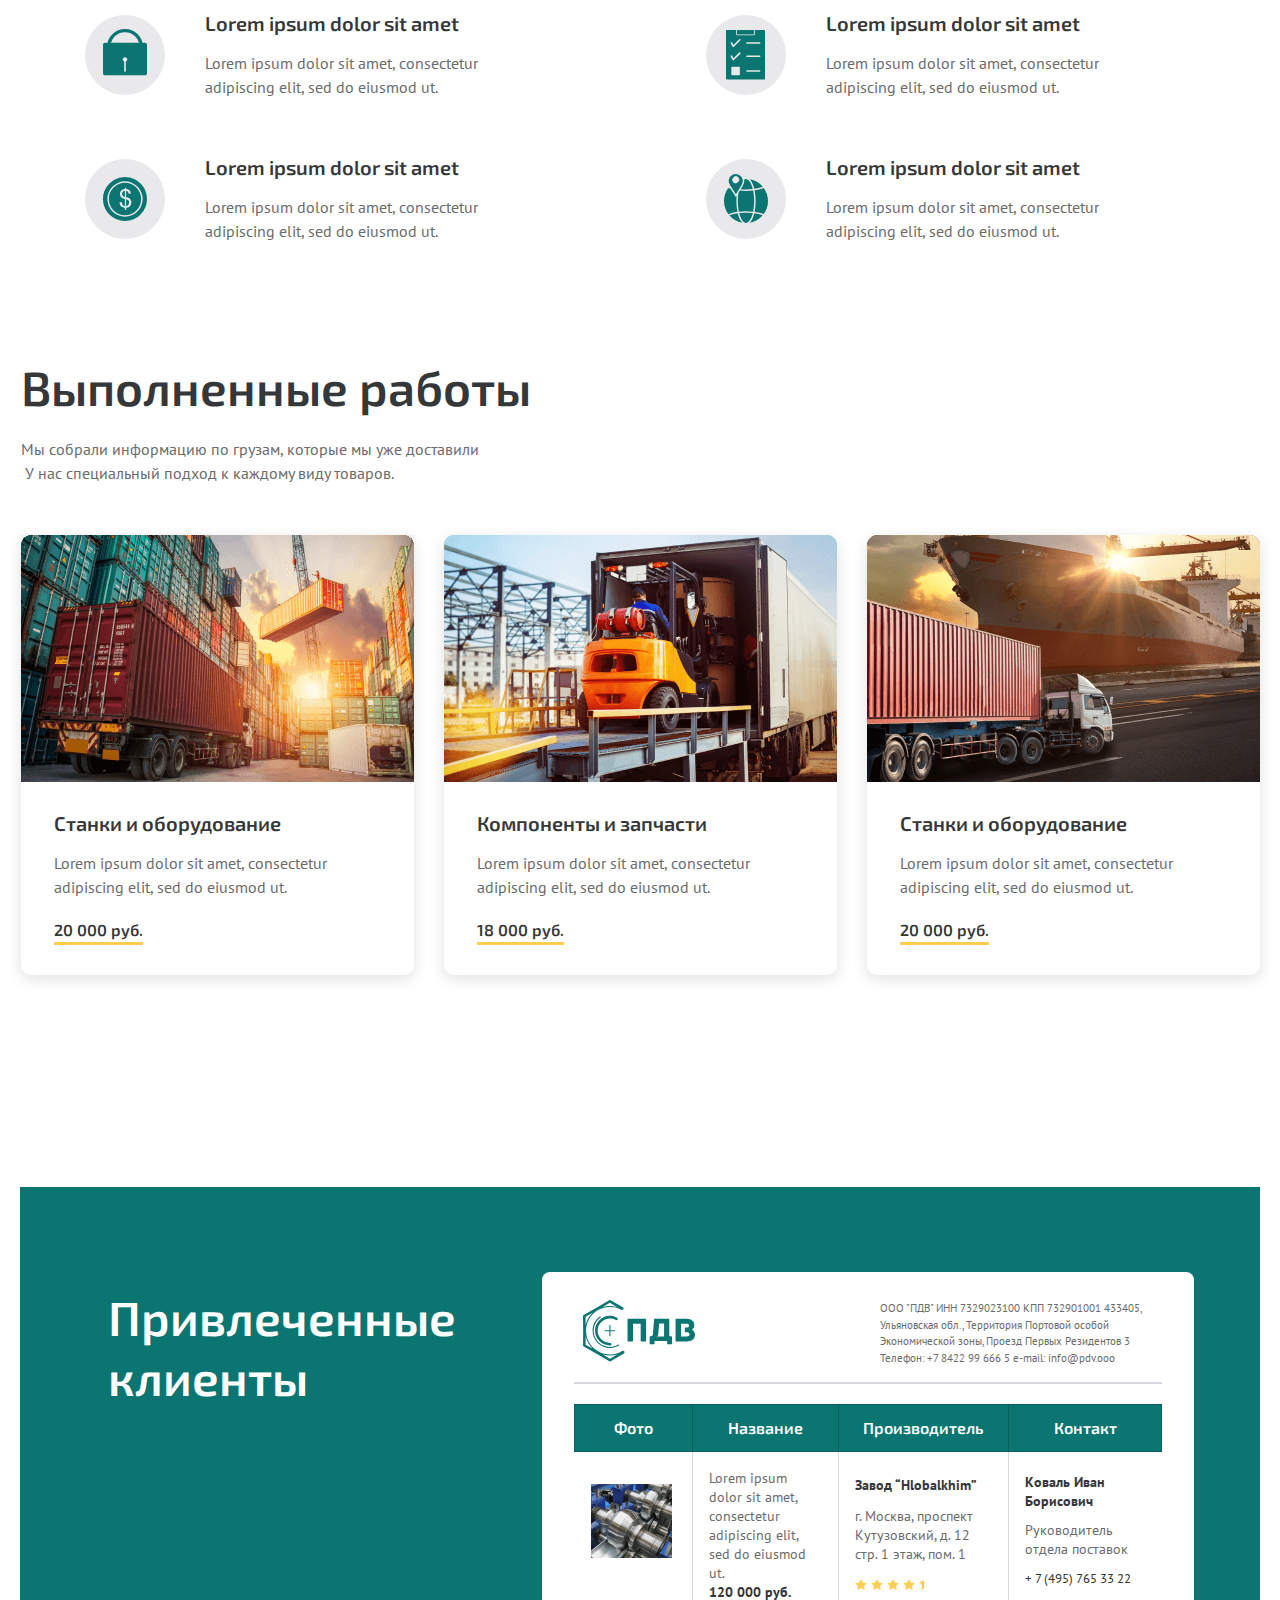
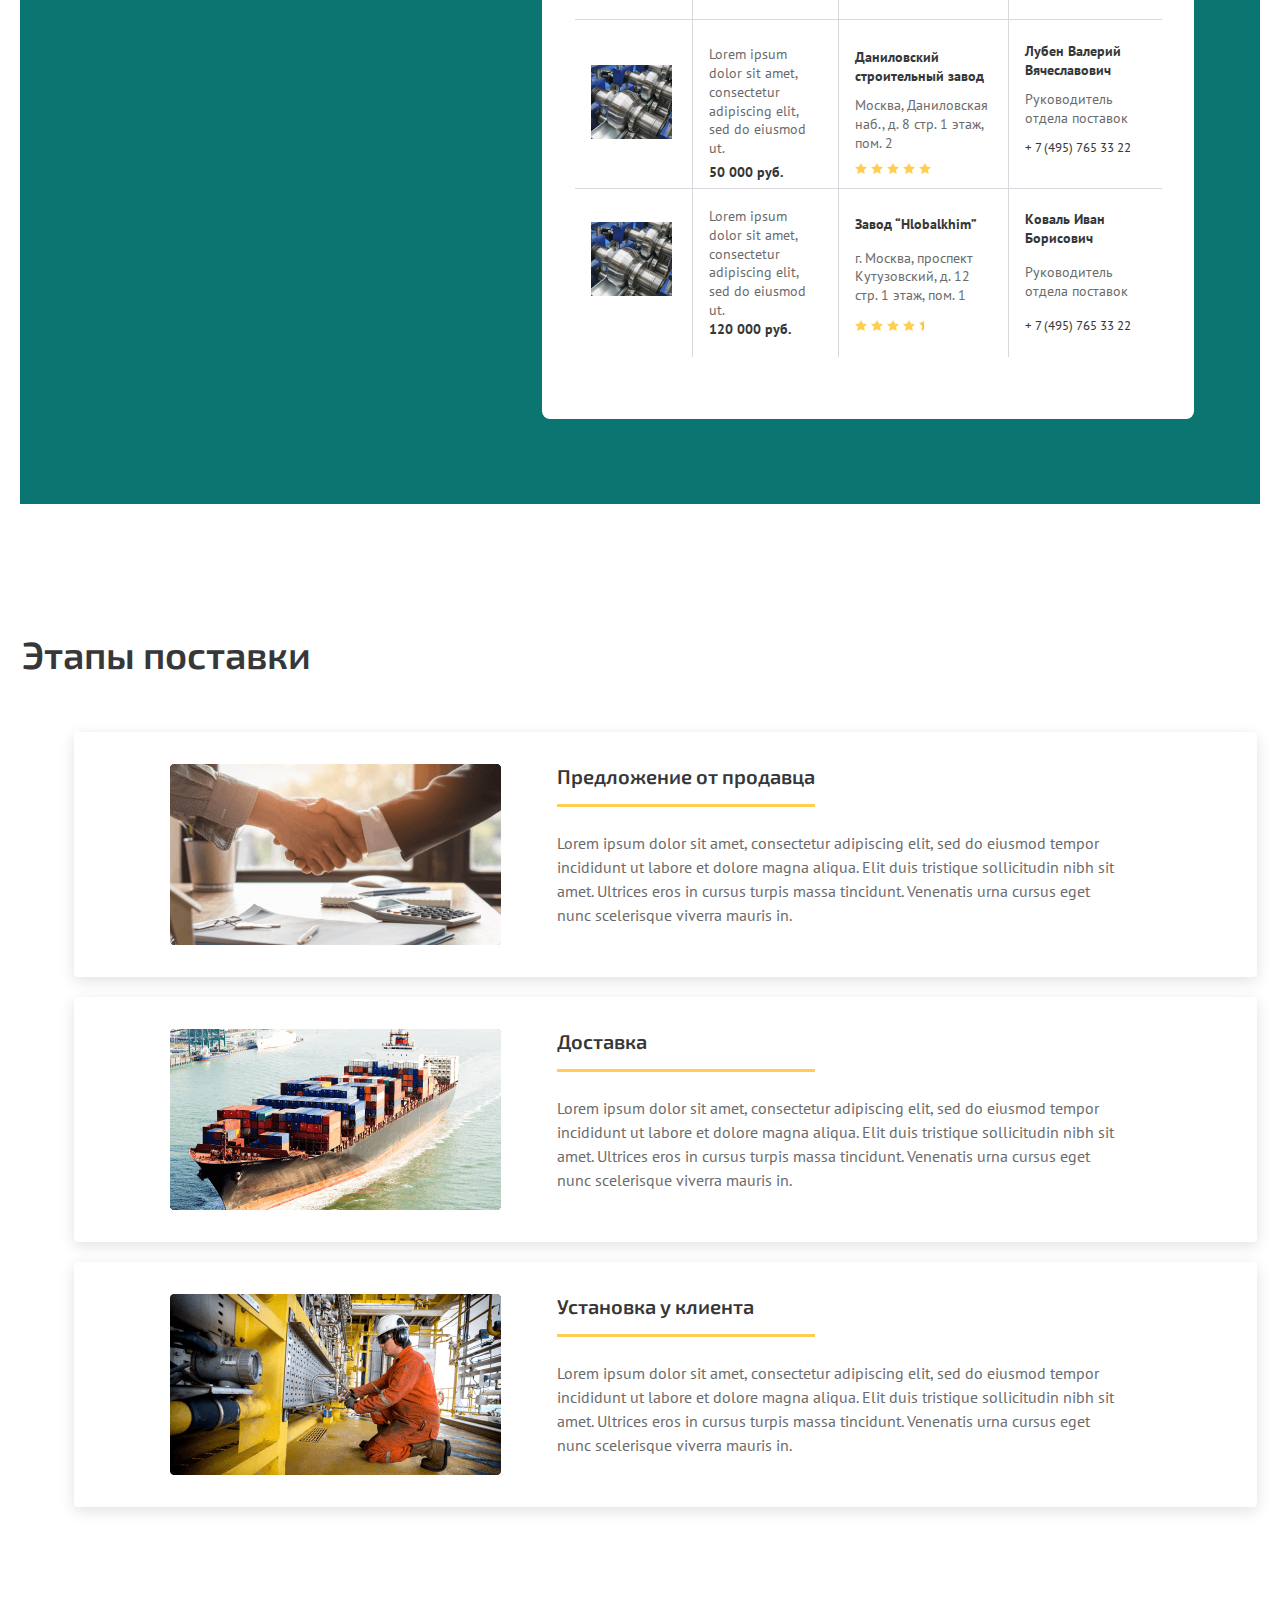
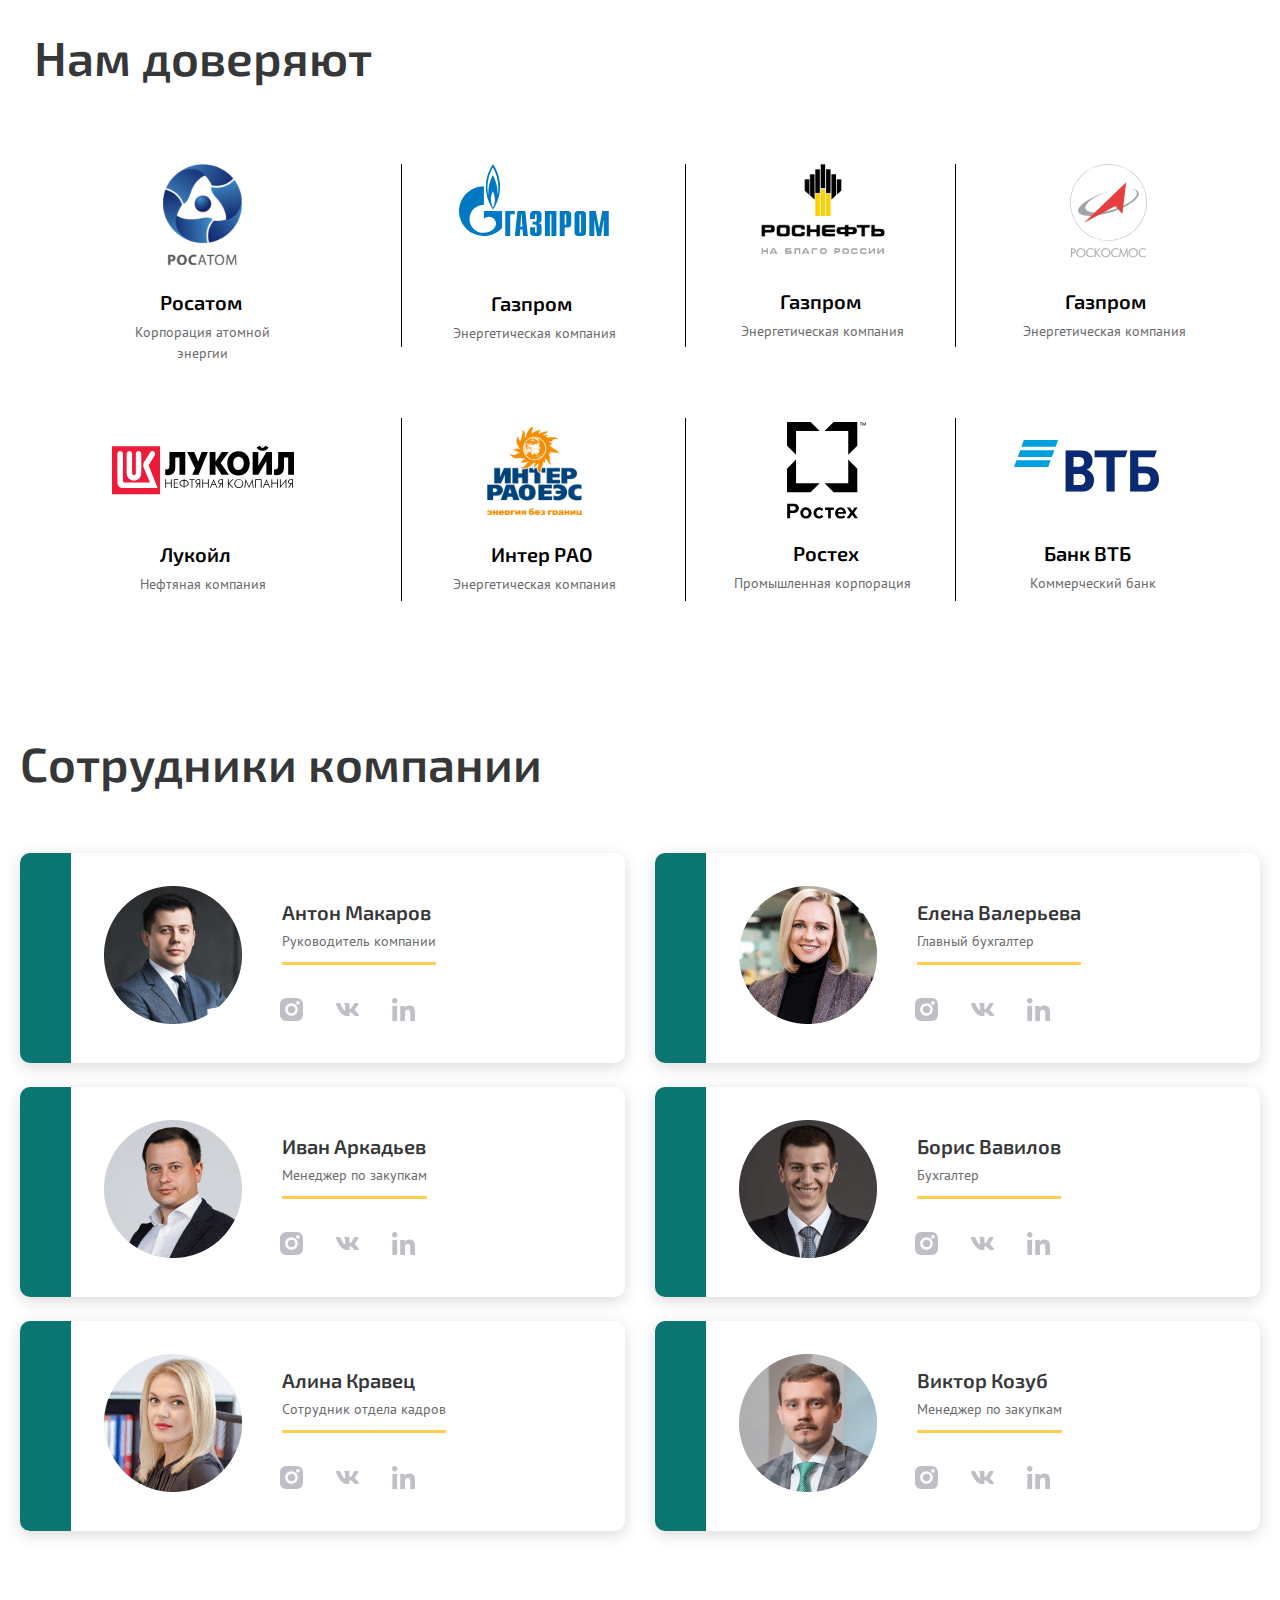
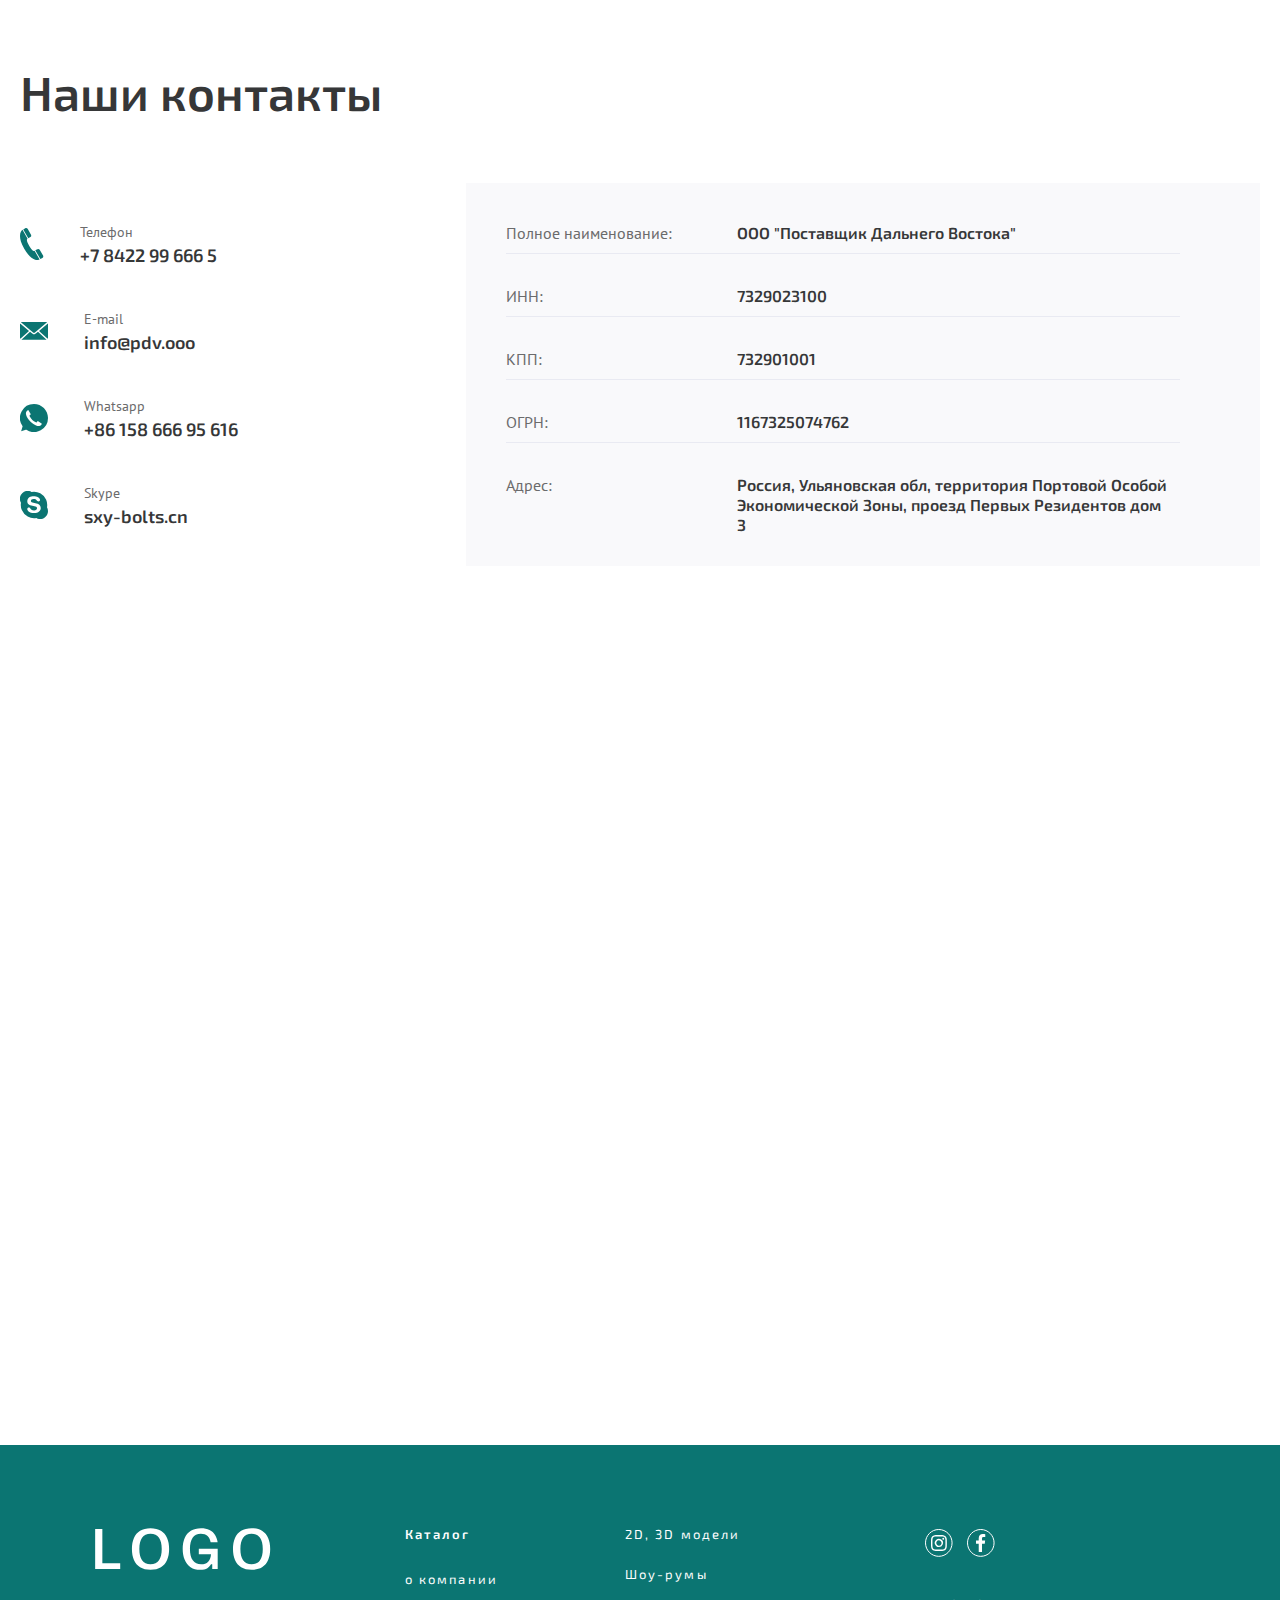
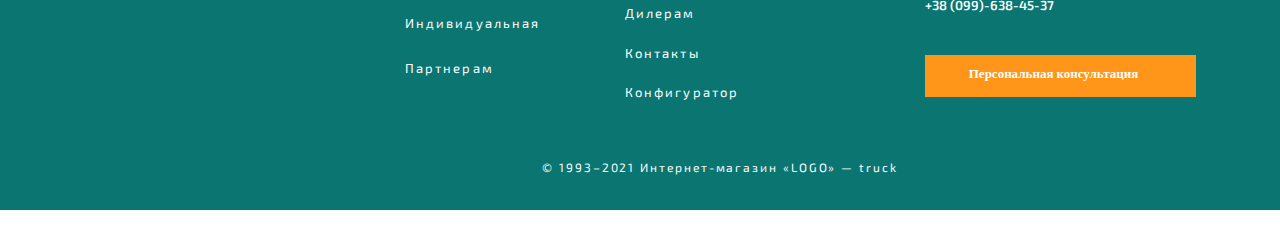
==== commit be45794c: "I finished the project" ====
--- a/index.html
+++ b/index.html
@@ -13,10 +13,20 @@
     <!-- general style -->
     <link rel="stylesheet" href="./css/style.css" />
 
+    <!-- favicon -->
     <link
       rel="shortcut icon"
       href="./images/laptop/favicon.png"
       type="favicon"
+    />
+
+    <!-- font awesome link -->
+    <link
+      rel="stylesheet"
+      href="https://cdnjs.cloudflare.com/ajax/libs/font-awesome/6.5.2/css/all.min.css"
+      integrity="sha512-SnH5WK+bZxgPHs44uWIX+LLJAJ9/2PkPKZ5QiAj6Ta86w+fsb2TkcmfRyVX3pBnMFcV7oQPJkl9QevSCWr3W6A=="
+      crossorigin="anonymous"
+      referrerpolicy="no-referrer"
     />
 
     <title>EXAM</title>
@@ -210,16 +220,104 @@
             <div class="line"></div>
             <table>
               <tr>
-                <th></th>
-                <th></th>
-                <th></th>
-                <th></th>
+                <th>Фото</th>
+                <th>Название</th>
+                <th>Производитель</th>
+                <th>Контакт</th>
               </tr>
-              <tr>
-                <td></td>
-                <td></td>
-                <td></td>
-                <td></td>
+              <tr 1>
+                <td>
+                  <img src="./images/laptop/table_imsge_laptop.png" alt="" />
+                </td>
+                <td>
+                  <p>
+                    Lorem ipsum dolor sit amet, consectetur adipiscing elit, sed
+                    do eiusmod ut.
+                  </p>
+                  <h3>120 000 руб.</h3>
+                </td>
+                <td>
+                  <h3>Завод “Hlobalkhim”</h3>
+                  <p>
+                    г. Москва, проспект Кутузовский, д. 12 стр. 1 этаж, пом. 1
+                  </p>
+                  <div class="stars">
+                    <img src="./images/laptop/star.png" alt="star" /><img
+                      src="./images/laptop/star.png"
+                      alt="star"
+                    /><img src="./images/laptop/star.png" alt="star" /><img
+                      src="./images/laptop/star.png"
+                      alt="star"
+                    /><img src="./images/laptop/star_0.5.png" alt="star" />
+                  </div>
+                </td>
+                <td>
+                  <h3>Коваль Иван Борисович</h3>
+                  <p>Руководитель отдела поставок</p>
+                  <span>+ 7 (495) 765 33 22</span>
+                </td>
+              </tr>
+              <tr 2>
+                <td>
+                  <img src="./images/laptop/table_imsge_laptop.png" alt="" />
+                </td>
+                <td>
+                  <p>
+                    Lorem ipsum dolor sit amet, consectetur adipiscing elit, sed
+                    do eiusmod ut.
+                  </p>
+                  <h3>50 000 руб.</h3>
+                </td>
+                <td>
+                  <h3>Даниловский строительный завод</h3>
+                  <p>Москва, Даниловская наб., д. 8 стр. 1 этаж, пом. 2</p>
+                  <div class="stars">
+                    <img src="./images/laptop/star.png" alt="star" /><img
+                      src="./images/laptop/star.png"
+                      alt="star"
+                    /><img src="./images/laptop/star.png" alt="star" /><img
+                      src="./images/laptop/star.png"
+                      alt="star"
+                    /><img src="./images/laptop/star.png" alt="star" />
+                  </div>
+                </td>
+                <td>
+                  <h3>Лубен Валерий Вячеславович</h3>
+                  <p>Руководитель отдела поставок</p>
+                  <span>+ 7 (495) 765 33 22</span>
+                </td>
+              </tr>
+              <tr 3>
+                <td>
+                  <img src="./images/laptop/table_imsge_laptop.png" alt="" />
+                </td>
+                <td>
+                  <p>
+                    Lorem ipsum dolor sit amet, consectetur adipiscing elit, sed
+                    do eiusmod ut.
+                  </p>
+                  <h3>120 000 руб.</h3>
+                </td>
+                <td>
+                  <h3>Завод “Hlobalkhim”</h3>
+                  <p>
+                    г. Москва, проспект Кутузовский, д. 12 стр. 1 этаж, пом. 1
+                  </p>
+                  <div class="stars">
+                    <img src="./images/laptop/star.png" alt="star" /><img
+                      src="./images/laptop/star.png"
+                      alt="star"
+                    /><img src="./images/laptop/star.png" alt="star" /><img
+                      src="./images/laptop/star.png"
+                      alt="star"
+                    /><img src="./images/laptop/star_0.5.png" alt="star" />
+                  </div>
+                </td>
+                <td>
+                  <h3>Коваль Иван Борисович</h3>
+                  <p>Руководитель отдела поставок</p>
+                  <span>+ 7 (495) 765 33 22</span>
+                </td>
               </tr>
             </table>
           </div>
@@ -348,6 +446,7 @@
         </div>
         <div class="our_team">
           <h2>Сотрудники компании</h2>
+
           <div class="person_wrapper">
             <div class="person_card">
               <img
@@ -356,12 +455,337 @@
                 src="./images/laptop/our_team_1.png"
                 alt="our person"
               />
-            </div>
-          </div>
-        </div>
-        <div class="contacts"></div>
-        <div class="video"></div>
-        <div class="foot"></div>
+              <div class="person_info">
+                <h2>Антон Макаров</h2>
+                <p>Руководитель компании</p>
+                <div class="social_links">
+                  <a href="https://www.instagram.com/"
+                    ><img
+                      href="https://www.instagram.com/"
+                      width="23"
+                      height="23"
+                      src="./images/laptop/instagram.svg"
+                      alt="instagram"
+                  /></a>
+                  <a href="https://vk.com/"
+                    ><img
+                      width="23"
+                      height="23"
+                      src="./images/laptop/wk.svg"
+                      alt="wk"
+                  /></a>
+                  <a href="https://linkedin.en.uptodown.com/android/download"
+                    ><img
+                      width="23"
+                      height="23"
+                      src="./images/laptop/linkedin.svg"
+                      alt="linkedin"
+                  /></a>
+                </div>
+              </div>
+            </div>
+            <div class="person_card">
+              <img
+                width="138"
+                height="138"
+                src="./images/laptop/our_team_2.png"
+                alt="our person"
+              />
+              <div class="person_info">
+                <h2>Елена Валерьева</h2>
+                <p>Главный бухгалтер</p>
+                <div class="social_links">
+                  <a href="https://www.instagram.com/"
+                    ><img
+                      href="https://www.instagram.com/"
+                      width="23"
+                      height="23"
+                      src="./images/laptop/instagram.svg"
+                      alt="instagram"
+                  /></a>
+                  <a href="https://vk.com/"
+                    ><img
+                      width="23"
+                      height="23"
+                      src="./images/laptop/wk.svg"
+                      alt="wk"
+                  /></a>
+                  <a href="https://linkedin.en.uptodown.com/android/download"
+                    ><img
+                      width="23"
+                      height="23"
+                      src="./images/laptop/linkedin.svg"
+                      alt="linkedin"
+                  /></a>
+                </div>
+              </div>
+            </div>
+          </div>
+          <div class="person_wrapper">
+            <div class="person_card">
+              <img
+                width="138"
+                height="138"
+                src="./images/laptop/our_team_3.png"
+                alt="our person"
+              />
+              <div class="person_info">
+                <h2>Иван Аркадьев</h2>
+                <p>Менеджер по закупкам</p>
+                <div class="social_links">
+                  <a href="https://www.instagram.com/"
+                    ><img
+                      href="https://www.instagram.com/"
+                      width="23"
+                      height="23"
+                      src="./images/laptop/instagram.svg"
+                      alt="instagram"
+                  /></a>
+                  <a href="https://vk.com/"
+                    ><img
+                      width="23"
+                      height="23"
+                      src="./images/laptop/wk.svg"
+                      alt="wk"
+                  /></a>
+                  <a href="https://linkedin.en.uptodown.com/android/download"
+                    ><img
+                      width="23"
+                      height="23"
+                      src="./images/laptop/linkedin.svg"
+                      alt="linkedin"
+                  /></a>
+                </div>
+              </div>
+            </div>
+            <div class="person_card">
+              <img
+                width="138"
+                height="138"
+                src="./images/laptop/our_team_4.png"
+                alt="our person"
+              />
+              <div class="person_info">
+                <h2>Борис Вавилов</h2>
+                <p>Бухгалтер</p>
+                <div class="social_links">
+                  <a href="https://www.instagram.com/"
+                    ><img
+                      href="https://www.instagram.com/"
+                      width="23"
+                      height="23"
+                      src="./images/laptop/instagram.svg"
+                      alt="instagram"
+                  /></a>
+                  <a href="https://vk.com/"
+                    ><img
+                      width="23"
+                      height="23"
+                      src="./images/laptop/wk.svg"
+                      alt="wk"
+                  /></a>
+                  <a href="https://linkedin.en.uptodown.com/android/download"
+                    ><img
+                      width="23"
+                      height="23"
+                      src="./images/laptop/linkedin.svg"
+                      alt="linkedin"
+                  /></a>
+                </div>
+              </div>
+            </div>
+          </div>
+          <div class="person_wrapper">
+            <div class="person_card">
+              <img
+                width="138"
+                height="138"
+                src="./images/laptop/our_team_5.png"
+                alt="our person"
+              />
+              <div class="person_info">
+                <h2>Алина Кравец</h2>
+                <p>Сотрудник отдела кадров</p>
+                <div class="social_links">
+                  <a href="https://www.instagram.com/"
+                    ><img
+                      href="https://www.instagram.com/"
+                      width="23"
+                      height="23"
+                      src="./images/laptop/instagram.svg"
+                      alt="instagram"
+                  /></a>
+                  <a href="https://vk.com/"
+                    ><img
+                      width="23"
+                      height="23"
+                      src="./images/laptop/wk.svg"
+                      alt="wk"
+                  /></a>
+                  <a href="https://linkedin.en.uptodown.com/android/download"
+                    ><img
+                      width="23"
+                      height="23"
+                      src="./images/laptop/linkedin.svg"
+                      alt="linkedin"
+                  /></a>
+                </div>
+              </div>
+            </div>
+            <div class="person_card">
+              <img
+                width="138"
+                height="138"
+                src="./images/laptop/our_team_6.png"
+                alt="our person"
+              />
+              <div class="person_info">
+                <h2>Виктор Козуб</h2>
+                <p>Менеджер по закупкам</p>
+                <div class="social_links">
+                  <a href="https://www.instagram.com/"
+                    ><img
+                      href="https://www.instagram.com/"
+                      width="23"
+                      height="23"
+                      src="./images/laptop/instagram.svg"
+                      alt="instagram"
+                  /></a>
+                  <a href="https://vk.com/"
+                    ><img
+                      width="23"
+                      height="23"
+                      src="./images/laptop/wk.svg"
+                      alt="wk"
+                  /></a>
+                  <a href="https://linkedin.en.uptodown.com/android/download"
+                    ><img
+                      width="23"
+                      height="23"
+                      src="./images/laptop/linkedin.svg"
+                      alt="linkedin"
+                  /></a>
+                </div>
+              </div>
+            </div>
+          </div>
+        </div>
+        <div class="contacts">
+          <h2>Наши контакты</h2>
+          <div class="contact_wrapper">
+            <div class="briefly">
+              <div class="briefly_info tell">
+                <img src="./images/laptop/img_tell.svg" alt="logo tell" />
+                <div class="tell_info">
+                  <p>Телефон</p>
+                  <a href="tel:+7 8422 99 666 5">+7 8422 99 666 5</a>
+                </div>
+              </div>
+              <div class="briefly_info e-mail">
+                <img src="./images/laptop/logo_mail.svg" alt="logo tell" />
+                <div class="tell_info">
+                  <p>E-mail</p>
+                  <a href="mailto:info@pdv.ooo">info@pdv.ooo</a>
+                </div>
+              </div>
+              <div class="briefly_info whatsapp">
+                <img src="./images/laptop/whatsapp.svg" alt="logo tell" />
+                <div class="tell_info">
+                  <p>Whatsapp</p>
+                  <a href="tel:+86 158 666 95 616">+86 158 666 95 616</a>
+                </div>
+              </div>
+              <div class="briefly_info skype">
+                <img src="./images/laptop/skype.svg" alt="logo tell" />
+                <div class="tell_info">
+                  <p>Skype</p>
+                  <a href="https://www.skype.com/ru/">sxy-bolts.cn</a>
+                </div>
+              </div>
+            </div>
+            <div class="in_detail">
+              <div class="detail_item first">
+                <p>Полное наименование:</p>
+                <h3>ООО "Поставщик Дальнего Востока"</h3>
+              </div>
+              <div class="detail_item second">
+                <p>ИНН:</p>
+                <h3>7329023100</h3>
+              </div>
+              <div class="detail_item third">
+                <p>КПП:</p>
+                <h3>732901001</h3>
+              </div>
+              <div class="detail_item fourth">
+                <p>ОГРН:</p>
+                <h3>1167325074762</h3>
+              </div>
+              <div class="detail_item fifth">
+                <p>Адрес:</p>
+                <h3>
+                  Россия, Ульяновская обл, территория Портовой Особой
+                  Экономической Зоны, проезд Первых Резидентов дом 3
+                </h3>
+              </div>
+            </div>
+          </div>
+        </div>
+        <div class="video">
+          <iframe
+            width="1245"
+            height="667"
+            src="https://www.youtube.com/embed/tALcFVEp5EQ"
+            title="TRAK ICHIDAGI UYIM. BAZI YANGI SHAFYORLARGA INSOF BERSIN."
+            frameborder="0"
+            allow="accelerometer; autoplay; clipboard-write; encrypted-media; gyroscope; picture-in-picture; web-share"
+            referrerpolicy="strict-origin-when-cross-origin"
+            allowfullscreen
+          ></iframe>
+        </div>
+        <div class="foot">
+          <div class="foot_container_wrapper">
+            <div class="foot_container">
+              <img
+                width="176"
+                height="90"
+                src="./images/laptop/last_logo.svg"
+                alt="last logo image"
+              />
+              <div class="catalog">
+                <div class="catalog_item">
+                  <h3>Каталог</h3>
+                  <p>о компании</p>
+                  <p>Индивидуальная</p>
+                  <p>Партнерам</p>
+                </div>
+                <div class="catalog_item">
+                  <p>2D, 3D модели</p>
+                  <p>Шоу-румы</p>
+                  <p>Дилерам</p>
+                  <p>Контакты</p>
+                  <p>Конфигуратор</p>
+                </div>
+              </div>
+              <div class="personal_consultation">
+                <div class="social_links">
+                  <img
+                    src="./images/laptop/last_instagram_logo.svg"
+                    alt="instagram logo"
+                  /><img
+                    src="./images/laptop/last_facebook_logo.svg"
+                    alt="facebook logo"
+                  />
+                </div>
+                <h3>+38 (099)-638-45-37</h3>
+                <button>
+                  Персональная консультация
+                  <i class="fa-sharp fa-solid fa-arrow-right-long"></i>
+                </button>
+              </div>
+            </div>
+            <h2>© 1993–2021 Интернет-магазин «LOGO» — truck</h2>
+          </div>
+        </div>
       </div>
     </main>
   </body>
--- a/styles/font.css
+++ b/styles/font.css
@@ -29,4 +29,20 @@
     font-style: normal;
     font-weight: 600;
     src: url('../fonts/exo-2-v21-cyrillic_latin-600.woff2') format('woff2'); /* Chrome 36+, Opera 23+, Firefox 39+, Safari 12+, iOS 10+ */
-  }+  }
+  /* open-sans-regular - latin */
+@font-face {
+  font-display: swap; /* Check https://developer.mozilla.org/en-US/docs/Web/CSS/@font-face/font-display for other options. */
+  font-family: 'Open Sans';
+  font-style: normal;
+  font-weight: 400;
+  src: url('../fonts/open-sans-v40-latin-regular.woff2') format('woff2'); /* Chrome 36+, Opera 23+, Firefox 39+, Safari 12+, iOS 10+ */
+}
+/* open-sans-600 - latin */
+@font-face {
+  font-display: swap; /* Check https://developer.mozilla.org/en-US/docs/Web/CSS/@font-face/font-display for other options. */
+  font-family: 'Open Sans';
+  font-style: normal;
+  font-weight: 600;
+  src: url('../fonts/open-sans-v40-latin-600.woff2') format('woff2'); /* Chrome 36+, Opera 23+, Firefox 39+, Safari 12+, iOS 10+ */
+}--- a/css/style.css
+++ b/css/style.css
@@ -4,13 +4,17 @@
   box-sizing: border-box;
 }
 
+button {
+  cursor: pointer;
+}
+
 main {
   width: 100%;
-  background: #333;
+  overflow-x: none;
 }
 main .wrapper {
-  width: 1440px;
-  height: 9062px;
+  width: 100%;
+  height: 8247px;
   background: #fff;
   margin: 0px auto;
   padding-top: 109px;
@@ -326,19 +330,173 @@
   margin: auto;
 }
 main .wrapper .clients .paper table {
+  border-collapse: collapse;
   width: 588px;
   height: 553px;
   margin: auto;
   margin-top: 20px;
-  background-color: orange;
 }
 main .wrapper .clients .paper table tr:first-child {
   width: 588px;
   height: 45px;
-  border: 1px solid #333;
+  border: 1px solid #D7D7DD;
 }
 main .wrapper .clients .paper table tr:first-child th {
-  border: 1px solid #343223;
+  border: 1px solid #095E5B;
+  background-color: #0B7572;
+  font-family: "Exo 2";
+  font-size: 16px;
+  font-weight: 600;
+  line-height: 24px;
+  text-align: center;
+  color: #fff;
+}
+main .wrapper .clients .paper table tr:first-child th:nth-child(2) {
+  width: 148px;
+}
+main .wrapper .clients .paper table tr:first-child th:nth-child(3) {
+  width: 173px;
+}
+main .wrapper .clients .paper table tr:first-child th:last-child {
+  width: 154px;
+}
+main .wrapper .clients .paper table tr td p {
+  font-family: "PT Sans";
+  font-size: 14px;
+  font-weight: 400;
+  line-height: 18.9px;
+  text-align: left;
+  color: #6B6B6C;
+}
+main .wrapper .clients .paper table tr td h3 {
+  font-size: 14px;
+  font-weight: 700;
+  line-height: 18.9px;
+  text-align: left;
+  font-family: "PT Sans";
+  color: #363738;
+}
+main .wrapper .clients .paper table tr td span {
+  font-family: "PT Sans";
+  font-size: 13px;
+  font-weight: 400;
+  line-height: 18.9px;
+  text-align: left;
+  color: #363738;
+}
+main .wrapper .clients .paper table tr td .stars {
+  display: flex;
+  gap: 4px;
+}
+main .wrapper .clients .paper table tr:nth-child(2) {
+  margin-top: 5px;
+  width: 588px;
+  height: 163px;
+}
+main .wrapper .clients .paper table tr:nth-child(2) td {
+  height: 115px;
+  border: 1px solid #D7D7DD;
+  border-top: none;
+  padding-left: 16px;
+  padding-right: 20px;
+}
+main .wrapper .clients .paper table tr:nth-child(2) td:first-child {
+  width: 113px;
+  border-left: none;
+}
+main .wrapper .clients .paper table tr:nth-child(2) td:first-child img {
+  margin-top: -24px;
+}
+main .wrapper .clients .paper table tr:nth-child(2) td:nth-child(3) h3 {
+  margin-top: -5px;
+  margin-bottom: 12px;
+}
+main .wrapper .clients .paper table tr:nth-child(2) td:nth-child(3) p {
+  margin-bottom: 15px;
+}
+main .wrapper .clients .paper table tr:nth-child(2) td:nth-child(4) {
+  border-right: none;
+}
+main .wrapper .clients .paper table tr:nth-child(2) td:nth-child(4) h3 {
+  margin-bottom: 10px;
+  margin-top: -9px;
+}
+main .wrapper .clients .paper table tr:nth-child(2) td:nth-child(4) p {
+  margin-bottom: 10px;
+}
+main .wrapper .clients .paper table tr:nth-child(3) {
+  width: 588px;
+  height: 163px;
+}
+main .wrapper .clients .paper table tr:nth-child(3) td {
+  height: 115px;
+  border: 1px solid #D7D7DD;
+  padding-left: 16px;
+  padding-right: 20px;
+  padding-top: 24px;
+}
+main .wrapper .clients .paper table tr:nth-child(3) td:first-child {
+  border-left: none;
+}
+main .wrapper .clients .paper table tr:nth-child(3) td:first-child img {
+  margin-top: -24px;
+}
+main .wrapper .clients .paper table tr:nth-child(3) td:last-child {
+  border-right: none;
+}
+main .wrapper .clients .paper table tr:nth-child(3) td:nth-child(2) p {
+  margin-top: -5px;
+  margin-bottom: 10px;
+}
+main .wrapper .clients .paper table tr:nth-child(3) td:nth-child(2) h3 {
+  margin-top: -5px;
+}
+main .wrapper .clients .paper table tr:nth-child(3) td:nth-child(3) h3 {
+  margin-top: -10px;
+  margin-bottom: 10px;
+}
+main .wrapper .clients .paper table tr:nth-child(3) td:nth-child(3) p {
+  margin-bottom: 10px;
+}
+main .wrapper .clients .paper table tr:nth-child(3) td:nth-child(4) h3 {
+  margin-top: -32px;
+  margin-bottom: 10px;
+}
+main .wrapper .clients .paper table tr:nth-child(3) td:nth-child(4) p {
+  margin-bottom: 10px;
+}
+main .wrapper .clients .paper table tr:nth-child(4) {
+  width: 588px;
+  height: 163px;
+}
+main .wrapper .clients .paper table tr:nth-child(4) td {
+  height: 115px;
+  border: 1px solid #D7D7DD;
+  border-bottom: none;
+  padding-left: 16px;
+  padding-right: 20px;
+}
+main .wrapper .clients .paper table tr:nth-child(4) td:first-child {
+  border-left: none;
+  border-bottom: none;
+}
+main .wrapper .clients .paper table tr:nth-child(4) td:first-child img {
+  margin-top: -24px;
+}
+main .wrapper .clients .paper table tr:nth-child(4) td:nth-child(3) h3 {
+  margin-bottom: 15px;
+}
+main .wrapper .clients .paper table tr:nth-child(4) td:nth-child(3) p {
+  margin-bottom: 15px;
+}
+main .wrapper .clients .paper table tr:nth-child(4) td:last-child {
+  border-right: none;
+}
+main .wrapper .clients .paper table tr:nth-child(4) td:last-child h3 {
+  margin-bottom: 15px;
+}
+main .wrapper .clients .paper table tr:nth-child(4) td:last-child p {
+  margin-bottom: 15px;
 }
 main .wrapper .steps {
   width: 1236px;
@@ -432,10 +590,12 @@
   justify-content: space-around;
 }
 main .wrapper .clients_logo .client_logo_part .part_item .logo_item .card {
+  border-left: 1px solid #000;
   width: 184px;
   height: 183px;
 }
 main .wrapper .clients_logo .client_logo_part .part_item .logo_item .card img {
+  cursor: pointer;
   margin-left: 52px;
 }
 main .wrapper .clients_logo .client_logo_part .part_item .logo_item .card h3 {
@@ -458,17 +618,28 @@
 }
 main .wrapper .clients_logo .client_logo_part .part_item .logo_item .card:first-child {
   padding-right: 70px;
+  border-left: none;
+}
+main .wrapper .clients_logo .client_logo_part .part_item .logo_item .card:nth-child(2) {
+  padding-left: 40px;
 }
 main .wrapper .clients_logo .client_logo_part .part_item .logo_item .card:nth-child(2) img {
   margin-left: 17px;
 }
 main .wrapper .clients_logo .client_logo_part .part_item .logo_item .card:nth-child(2) h3 {
   margin-top: 50px;
+  width: 120px;
+}
+main .wrapper .clients_logo .client_logo_part .part_item .logo_item_2 .card:first-child {
+  border-left: 1px solid #000;
+  padding-left: 45px;
+  padding-right: 25px;
 }
 main .wrapper .clients_logo .client_logo_part .part_item .logo_item_2 .card:first-child img {
   margin-left: 30px;
 }
 main .wrapper .clients_logo .client_logo_part .part_item .logo_item_2 .card:nth-child(2) {
+  border-right: none;
   width: 225px;
 }
 main .wrapper .clients_logo .client_logo_part .part_item .logo_item_2 .card:nth-child(2) img {
@@ -495,6 +666,10 @@
 main .wrapper .clients_logo .client_logo_part .second_part_item .logo_item .card:nth-child(2) h3 {
   margin-top: 22px;
 }
+main .wrapper .clients_logo .client_logo_part .second_part_item .logo_item_2 .card:first-child {
+  margin-left: -40px;
+  margin-right: -40px;
+}
 main .wrapper .clients_logo .client_logo_part .second_part_item .logo_item_2 .card:first-child img {
   margin-left: 56px;
   margin-top: 4px;
@@ -505,7 +680,7 @@
 }
 main .wrapper .clients_logo .client_logo_part .second_part_item .logo_item_2 .card:last-child {
   width: 184px;
-  margin-left: -20px;
+  margin-left: -40px;
 }
 main .wrapper .clients_logo .client_logo_part .second_part_item .logo_item_2 .card:last-child img {
   margin-left: 18px;
@@ -532,23 +707,280 @@
   line-height: 60px;
   text-align: left;
   color: #363738;
+  margin-bottom: 60px;
 }
 main .wrapper .our_team .person_wrapper {
   width: 1240px;
   height: 210px;
   display: flex;
   gap: 30px;
+  margin-bottom: 24px;
 }
 main .wrapper .our_team .person_wrapper .person_card {
   width: 605px;
   height: 210px;
   border-radius: 10px;
   border-left: 51px solid #0B7572;
-  background-color: #FFCE50;
+  display: flex;
+  gap: 40px;
+  box-shadow: 0px 4px 15px 0px rgba(0, 0, 0, 0.1490196078);
 }
 main .wrapper .our_team .person_wrapper .person_card img {
   width: 138px;
   height: 138px;
   margin-top: 33px;
   margin-left: 33px;
+}
+main .wrapper .our_team .person_wrapper .person_card h2 {
+  font-family: "Exo 2";
+  font-size: 20px;
+  font-weight: 600;
+  line-height: 24px;
+  text-align: left;
+  color: #363738;
+  margin-top: 47px;
+  margin-bottom: -5px;
+  cursor: pointer;
+}
+main .wrapper .our_team .person_wrapper .person_card p {
+  font-family: "PT Sans";
+  font-size: 14px;
+  font-weight: 400;
+  line-height: 21px;
+  text-align: left;
+  color: #6B6B6C;
+  margin-top: 12px;
+  padding-bottom: 10px;
+  border-bottom: 3px solid #FFCE50;
+}
+main .wrapper .our_team .person_wrapper .person_card .social_links {
+  margin-left: -35px;
+  width: 119px;
+  height: 23px;
+  padding: 0;
+  display: flex;
+  margin-bottom: -7px;
+  justify-content: space-between;
+}
+main .wrapper .our_team .person_wrapper .person_card .social_links img {
+  cursor: pointer;
+  width: 23px;
+  height: 23px;
+}
+main .wrapper .contacts {
+  width: 1240px;
+  height: 504px;
+  margin: auto;
+  margin-top: 130px;
+  background-color: #fff;
+}
+main .wrapper .contacts h2 {
+  font-family: "Exo 2";
+  font-size: 48px;
+  font-weight: 600;
+  line-height: 60px;
+  text-align: left;
+  color: #363738;
+}
+main .wrapper .contacts .contact_wrapper {
+  width: 1240px;
+  height: 383px;
+  display: flex;
+  justify-content: space-between;
+  align-items: center;
+  margin-top: 61px;
+}
+main .wrapper .contacts .contact_wrapper .briefly {
+  width: 248px;
+  height: 304px;
+}
+main .wrapper .contacts .contact_wrapper .briefly .briefly_info {
+  width: 232px;
+  height: 43px;
+  display: flex;
+  gap: 36px;
+  align-items: center;
+  margin-bottom: 44px;
+}
+main .wrapper .contacts .contact_wrapper .briefly .briefly_info p {
+  font-family: "PT Sans";
+  font-size: 14px;
+  font-weight: 400;
+  line-height: 21px;
+  text-align: left;
+  color: #6B6B6C;
+}
+main .wrapper .contacts .contact_wrapper .briefly .briefly_info a {
+  font-family: "Exo 2";
+  font-size: 18px;
+  font-weight: 600;
+  line-height: 24px;
+  text-align: left;
+  color: #363738;
+  text-decoration: none;
+}
+main .wrapper .contacts .contact_wrapper .in_detail {
+  width: 794px;
+  height: 383px;
+  background-color: #F9F9FB;
+  padding: 40px;
+}
+main .wrapper .contacts .contact_wrapper .in_detail .detail_item {
+  width: 674px;
+  height: 31px;
+  margin-bottom: 32px;
+  display: flex;
+  gap: 56px;
+  padding-bottom: 16px;
+  border-bottom: 1px solid #E9EAF2;
+}
+main .wrapper .contacts .contact_wrapper .in_detail .detail_item p {
+  font-family: "PT Sans";
+  font-size: 16px;
+  font-weight: 400;
+  line-height: 20px;
+  text-align: left;
+  color: #6B6B6C;
+  width: 175px;
+}
+main .wrapper .contacts .contact_wrapper .in_detail .detail_item h3 {
+  font-family: "Exo 2";
+  font-size: 16px;
+  font-weight: 600;
+  line-height: 20px;
+  text-align: left;
+  color: #363738;
+  width: 433px;
+}
+main .wrapper .contacts .contact_wrapper .in_detail .fifth {
+  border-bottom: none;
+}
+main .wrapper .video {
+  width: 1245px;
+  height: 667px;
+  margin: auto;
+  margin-top: 46px;
+  background-color: #fff;
+}
+main .wrapper .foot {
+  min-width: 1240px;
+  width: 100%;
+  height: 365px;
+  background-color: #0b7572;
+  margin: auto;
+  margin-top: 166px;
+  padding-top: 59px;
+}
+main .wrapper .foot .foot_container_wrapper {
+  width: 1440px;
+  margin: auto;
+}
+main .wrapper .foot .foot_container_wrapper .foot_container {
+  width: 1107px;
+  height: 254px;
+  margin-left: 95px;
+  display: flex;
+}
+main .wrapper .foot .foot_container_wrapper .foot_container .catalog {
+  width: 350px;
+  height: 160px;
+  margin-top: 21px;
+  margin-left: 134px;
+  display: flex;
+  align-items: flex-start;
+}
+main .wrapper .foot .foot_container_wrapper .foot_container .catalog .catalog_item {
+  width: 133px;
+  height: 200px;
+}
+main .wrapper .foot .foot_container_wrapper .foot_container .catalog .catalog_item h3 {
+  font-family: "Exo 2";
+  font-size: 13px;
+  font-weight: 600;
+  line-height: 19.5px;
+  letter-spacing: 0.16em;
+  text-align: left;
+  color: #fff;
+  margin-bottom: 25px;
+}
+main .wrapper .foot .foot_container_wrapper .foot_container .catalog .catalog_item p {
+  font-family: "Exo 2";
+  font-size: 13px;
+  font-weight: 500;
+  line-height: 19.5px;
+  letter-spacing: 0.16em;
+  text-align: left;
+  color: #fff;
+  margin-bottom: 25px;
+}
+main .wrapper .foot .foot_container_wrapper .foot_container .catalog .catalog_item:last-child {
+  margin-left: 87px;
+}
+main .wrapper .foot .foot_container_wrapper .foot_container .catalog .catalog_item:last-child p {
+  margin-bottom: 20px;
+}
+main .wrapper .foot .foot_container_wrapper .foot_container .personal_consultation {
+  width: 271px;
+  height: 161px;
+  margin-left: 170px;
+}
+main .wrapper .foot .foot_container_wrapper .foot_container .personal_consultation .social_links {
+  width: 70px;
+  height: 28px;
+  display: flex;
+  justify-content: space-between;
+  margin-top: 25px;
+}
+main .wrapper .foot .foot_container_wrapper .foot_container .personal_consultation .social_links img {
+  cursor: pointer;
+}
+main .wrapper .foot .foot_container_wrapper .foot_container .personal_consultation h3 {
+  font-family: "Exo 2";
+  font-size: 13px;
+  font-weight: 600;
+  line-height: 19.5px;
+  text-align: left;
+  color: #fff;
+  margin-top: 39px;
+  cursor: pointer;
+}
+main .wrapper .foot .foot_container_wrapper .foot_container .personal_consultation button {
+  width: 271px;
+  height: 42px;
+  background-color: #FF9619;
+  margin-top: 39px;
+  border: 1px solid transparent;
+  display: flex;
+  align-items: baseline;
+  justify-content: center;
+  gap: 14px;
+  color: #fff;
+  font-family: "Open Sans";
+  font-size: 13px;
+  font-weight: 600;
+  line-height: 19.5px;
+  text-align: left;
+  transition: all 1s ease-in-out;
+  padding-top: 8px;
+}
+main .wrapper .foot .foot_container_wrapper .foot_container .personal_consultation button:hover {
+  transform: translateY(-10px);
+  background-color: #f8bd76;
+}
+main .wrapper .foot .foot_container_wrapper h2 {
+  text-align: center;
+  font-family: "Exo 2";
+  font-size: 12px;
+  font-weight: 500;
+  line-height: 18px;
+  letter-spacing: 0.16em;
+  text-align: center;
+  color: #fff;
+}
+
+@media screen and (max-widht: 768px) {
+  main {
+    background-color: #234432;
+    overflow-x: none;
+  }
 }/*# sourceMappingURL=style.css.map */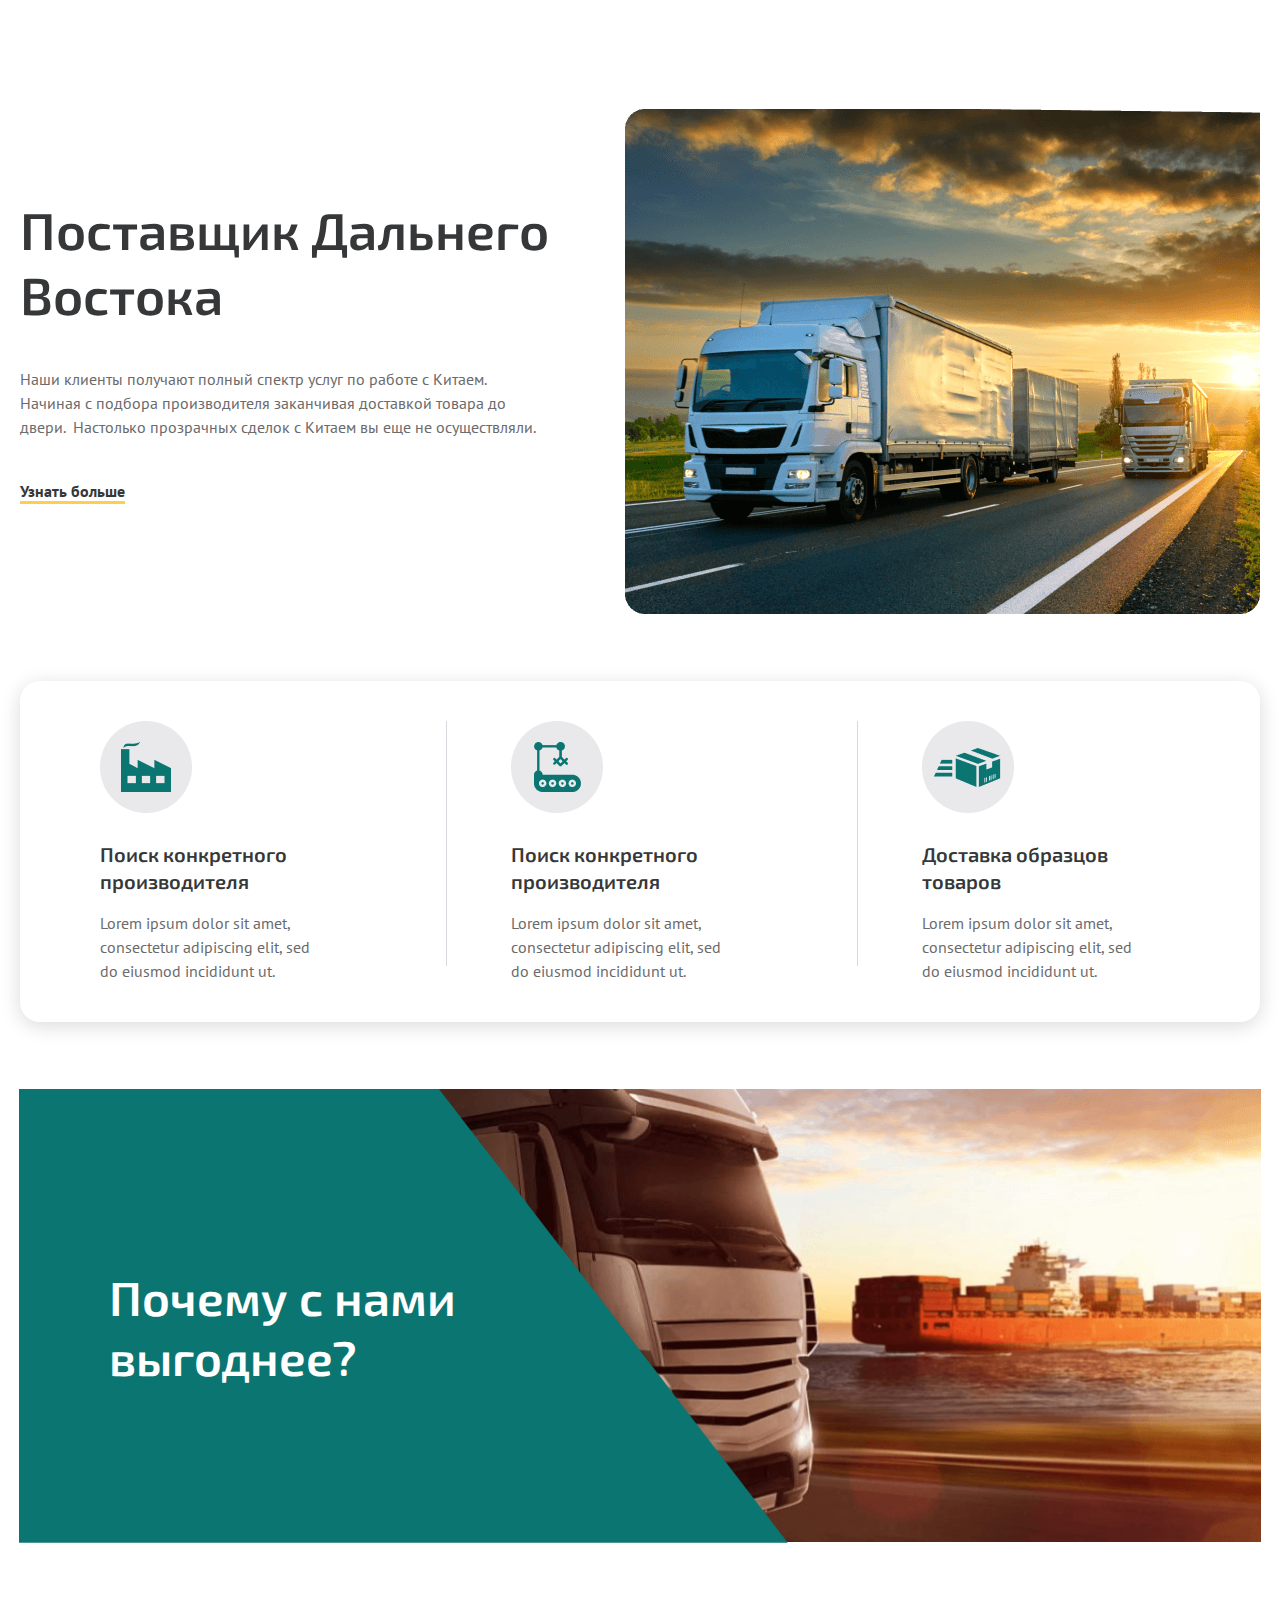
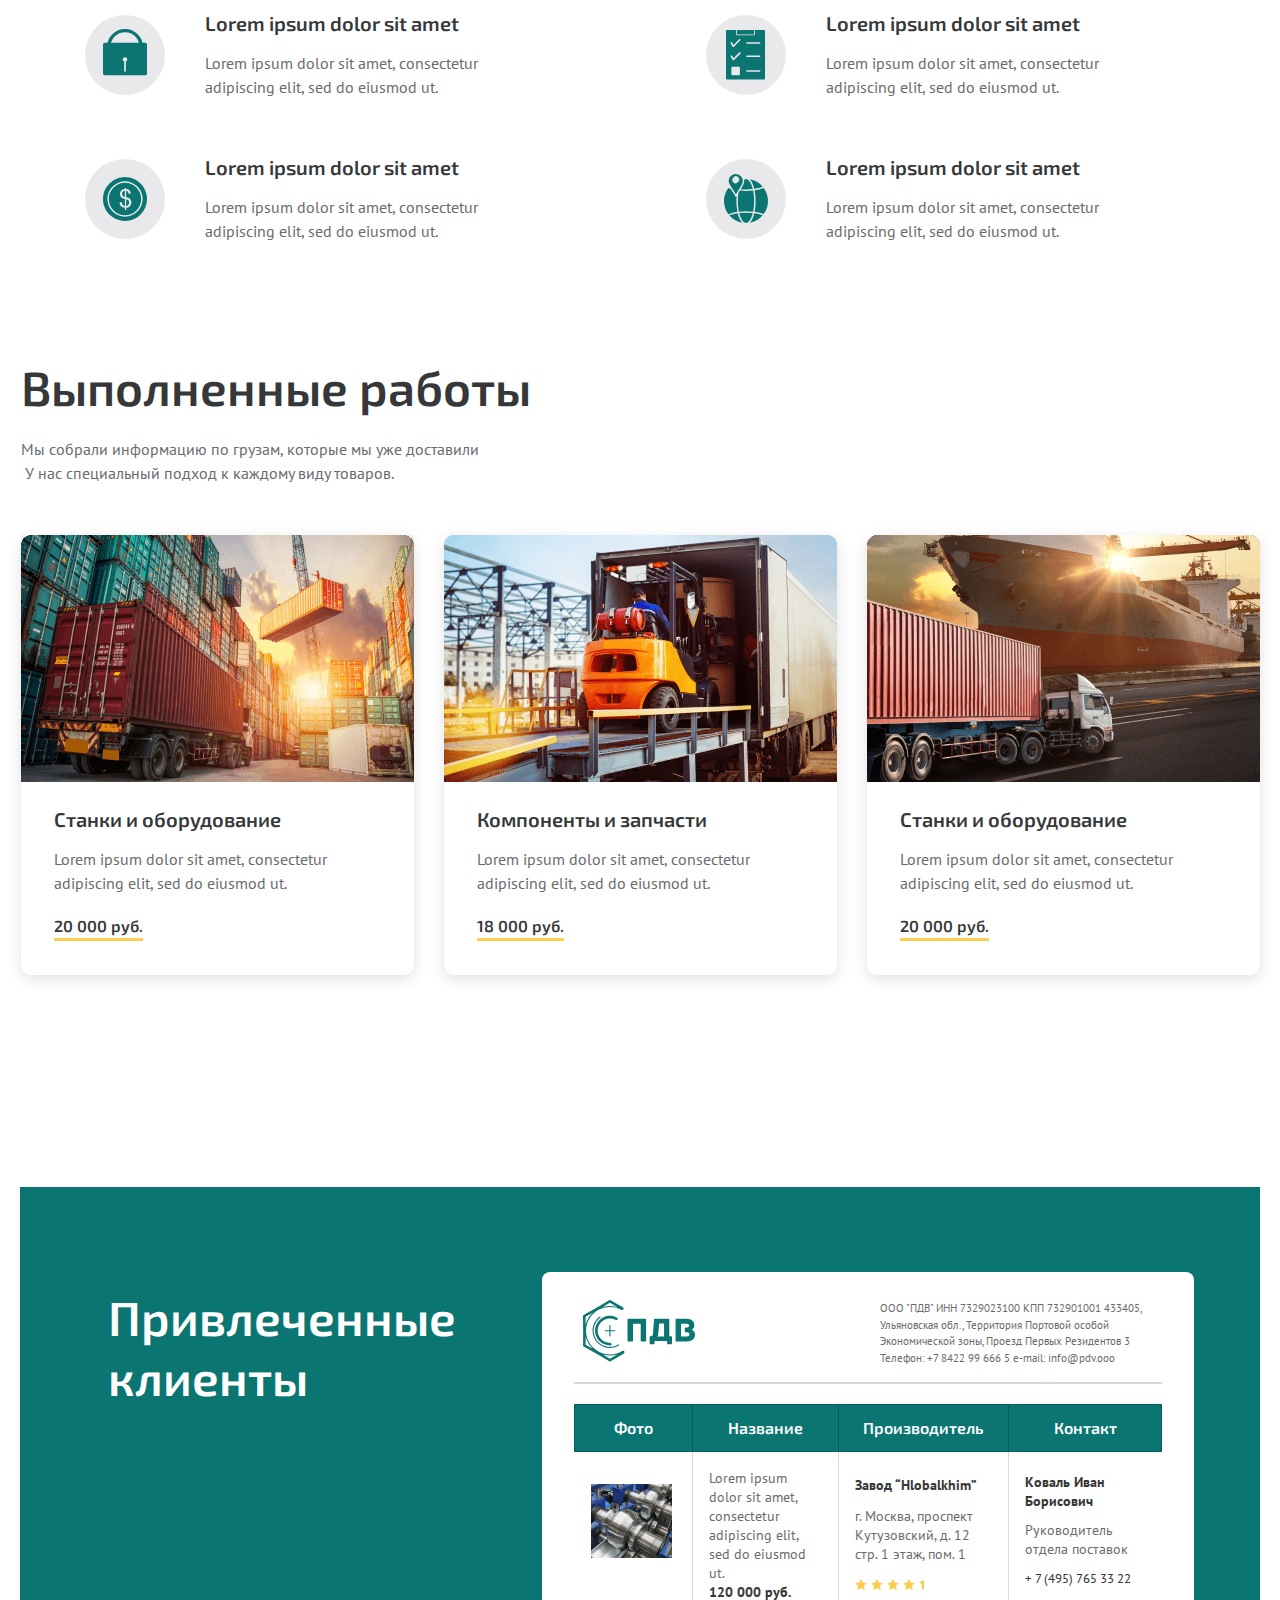
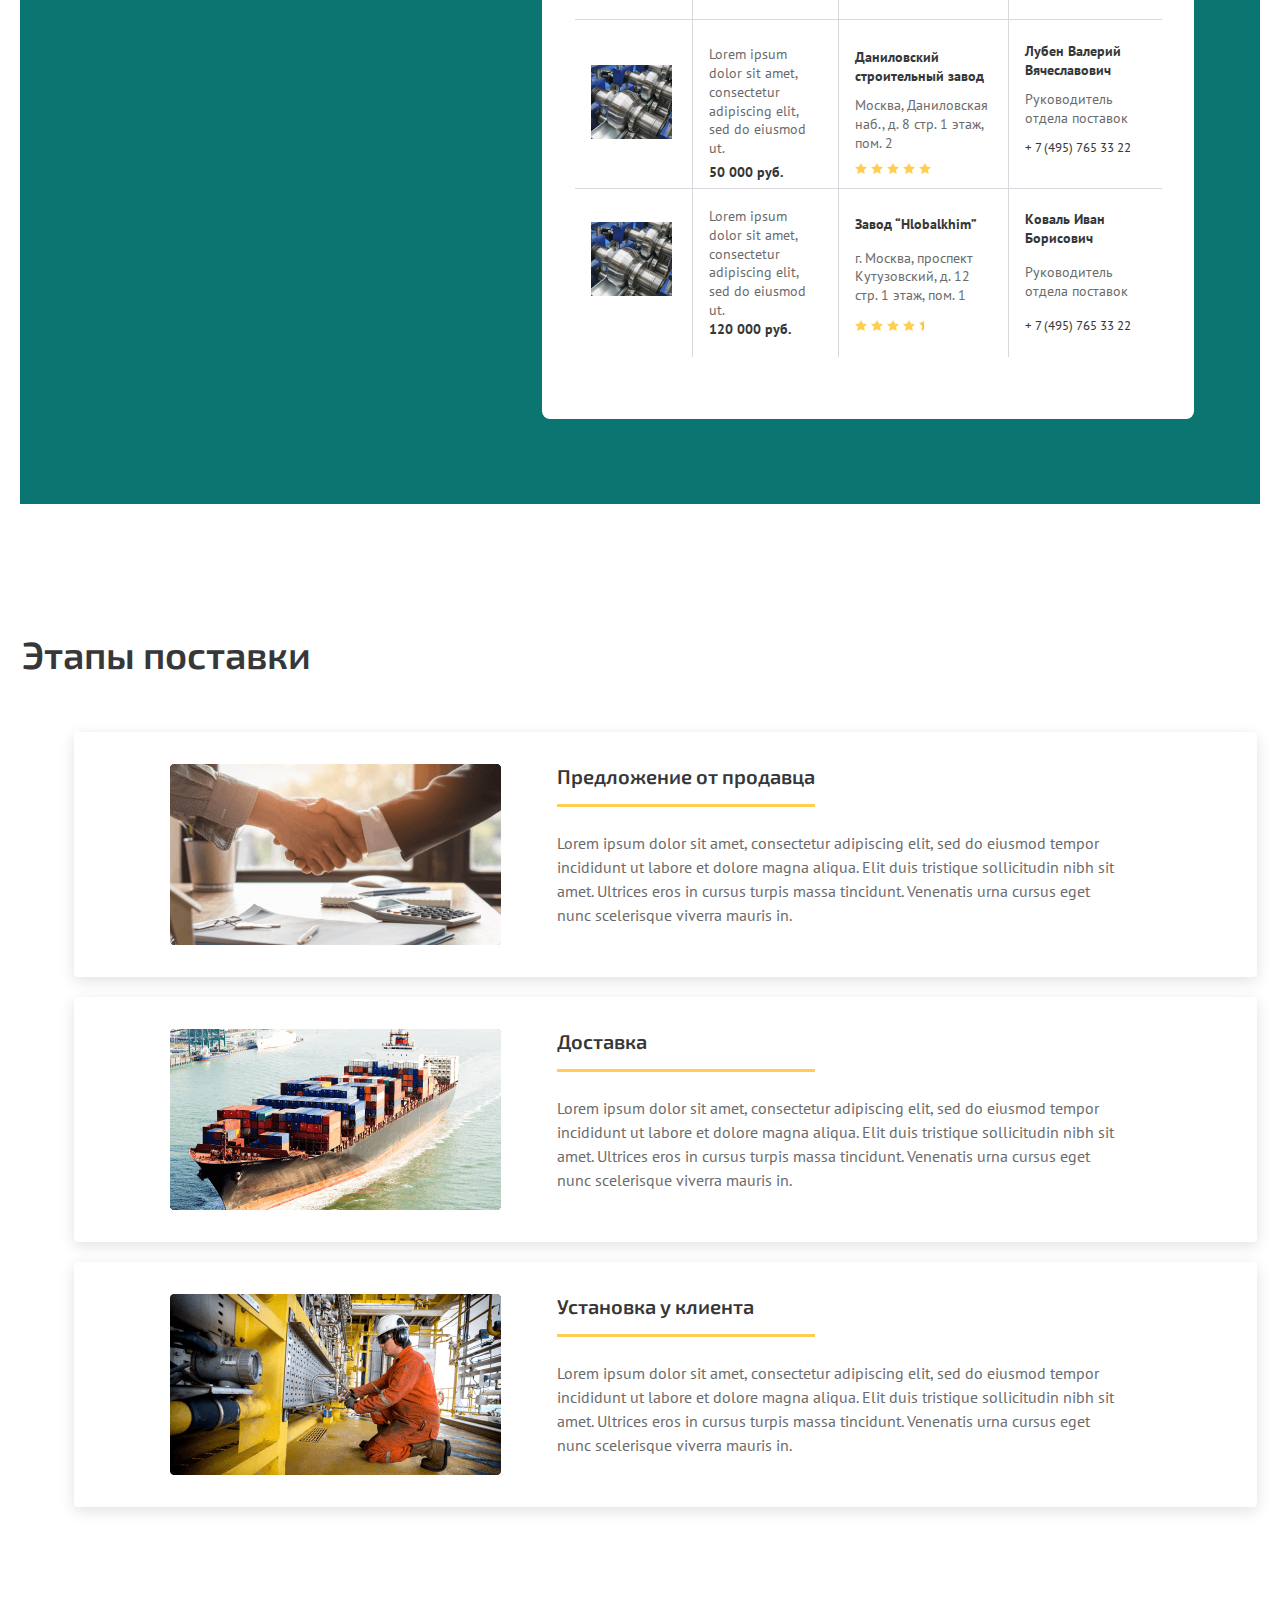
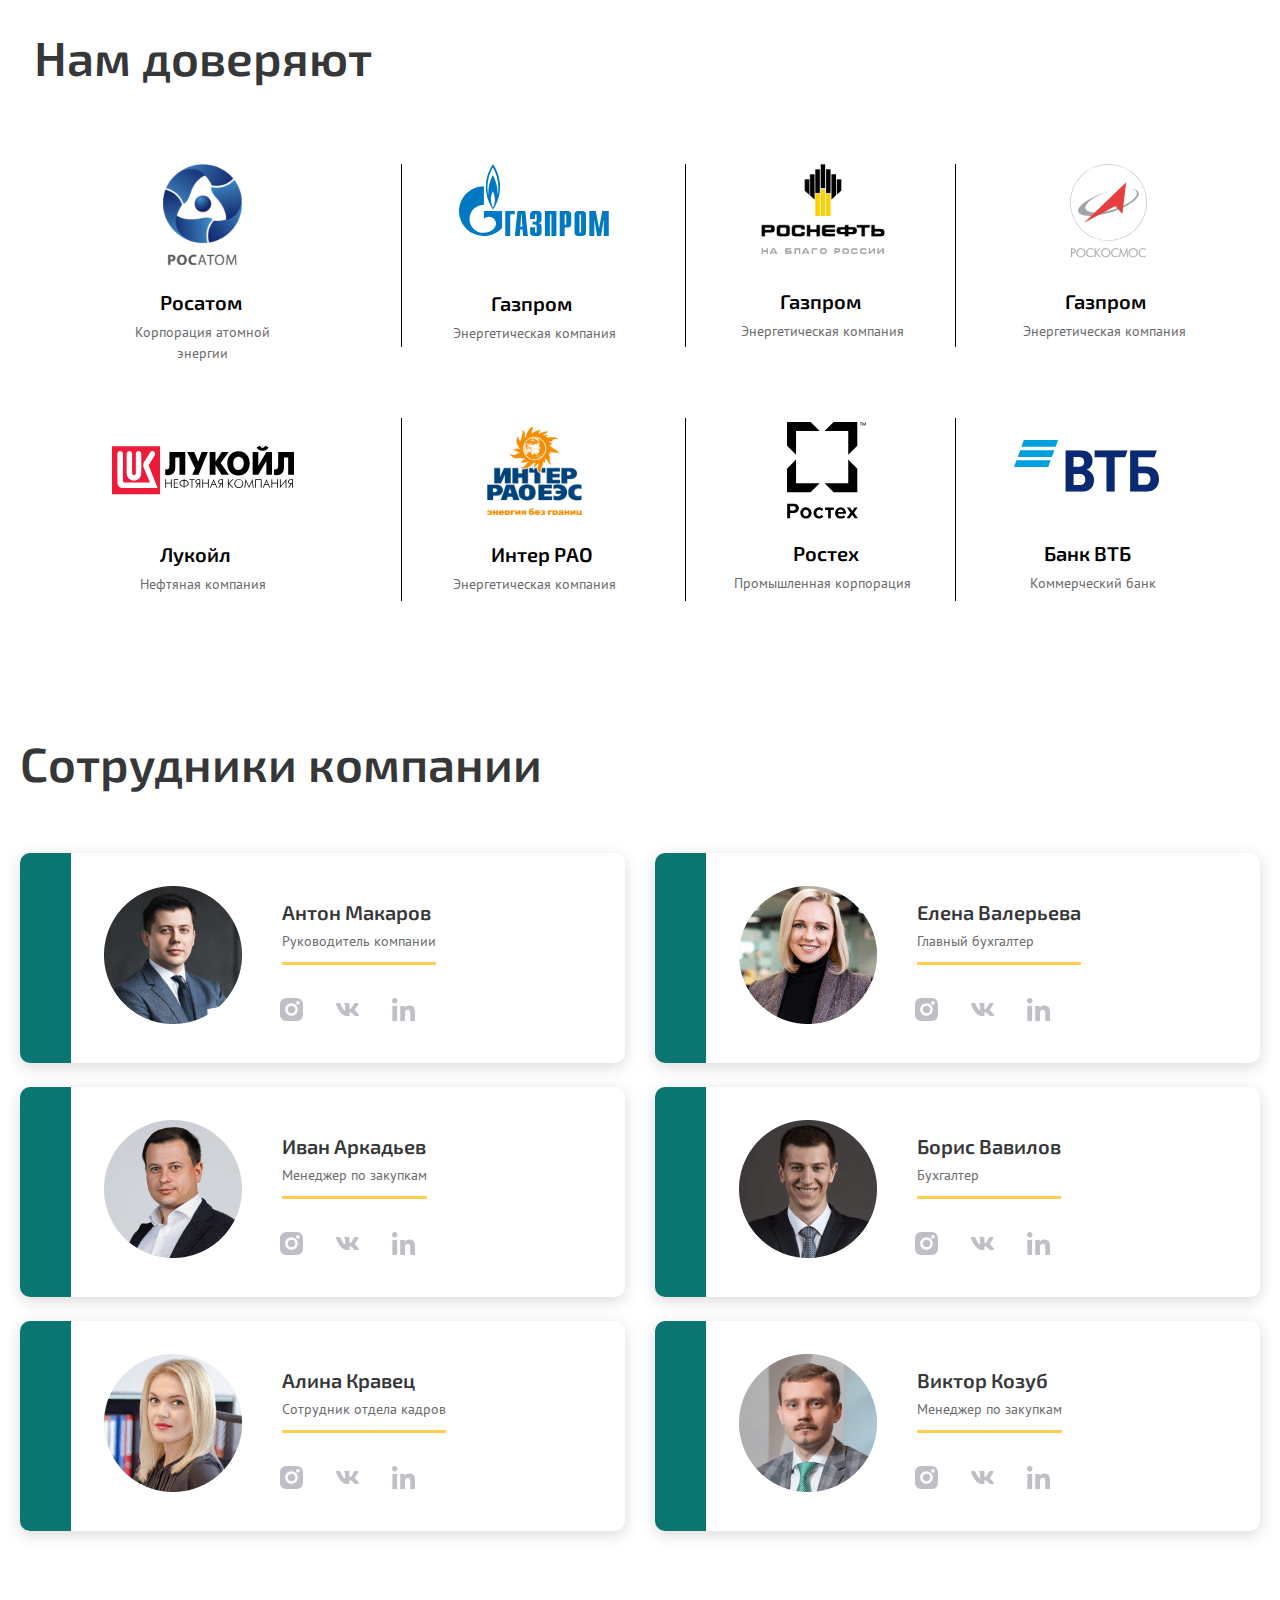
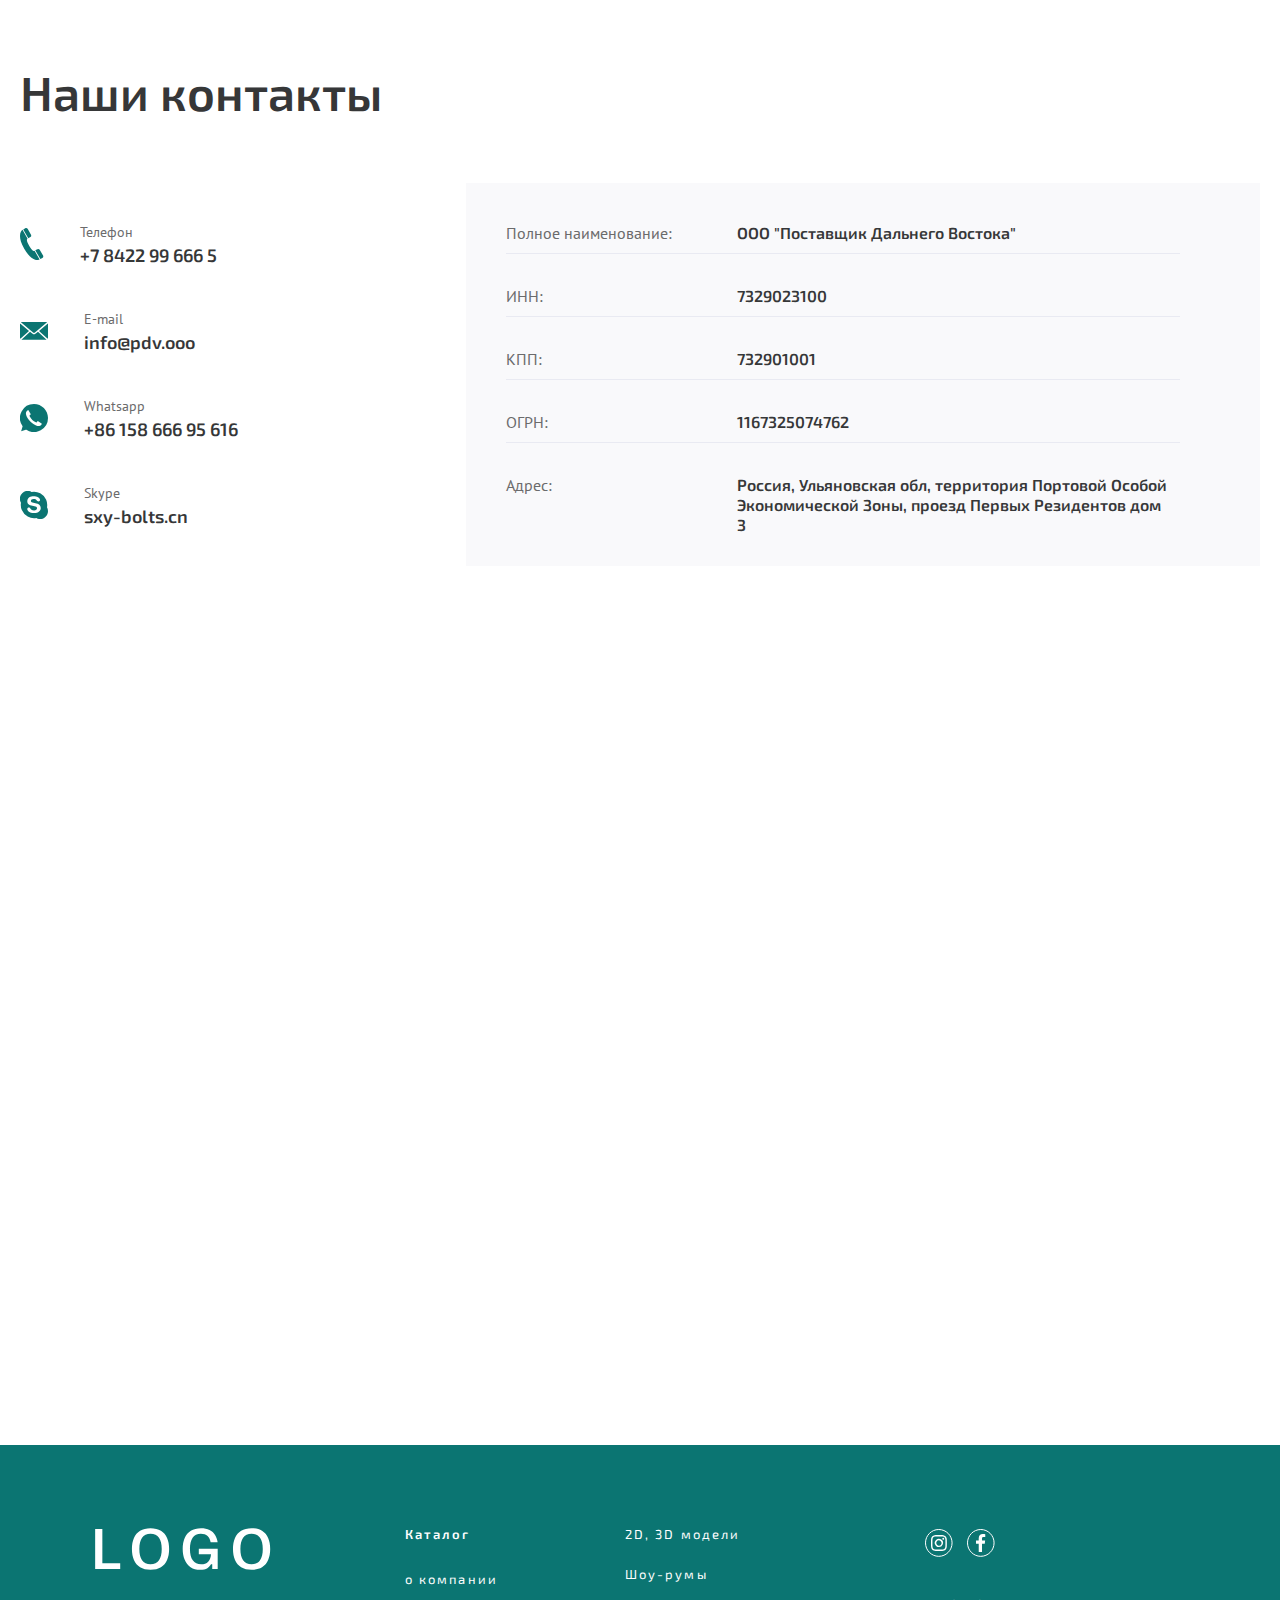
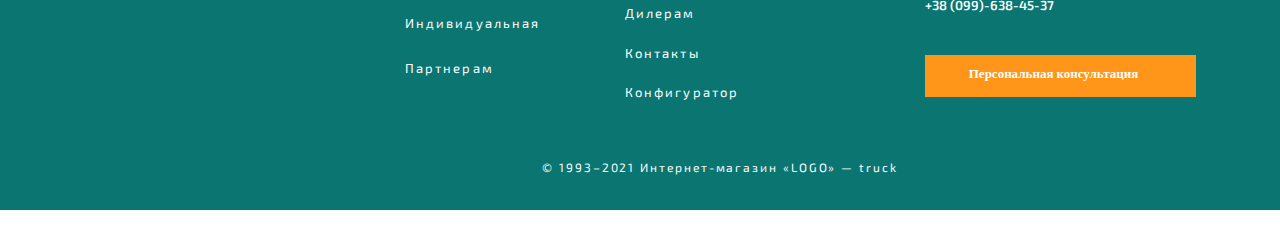
==== commit 1144708c: "it didn't make it to the end of the task but it turned out well" ====
--- a/index.html
+++ b/index.html
@@ -53,27 +53,31 @@
         <div class="services">
           <div class="Search_for_manufacturers_by_product">
             <img src="./images/laptop/services_1.png" alt="img " />
-            <h3>Поиск производителей по товару</h3>
-            <p>
-              Lorem ipsum dolor sit amet, consectetur adipiscing elit, sed do
-              eiusmod incididunt ut.
-            </p>
+            <div class="wrap"><h3>Поиск конкретного производителя</h3>
+              <p>
+                Lorem ipsum dolor sit amet, consectetur adipiscing elit, sed do
+                eiusmod incididunt ut.
+              </p></div>
           </div>
           <div class="Search_for_manufacturers_by_product">
             <img src="./images/laptop/services_2.png" alt="img " />
-            <h3>Поиск конкретного производителя</h3>
-            <p>
-              Lorem ipsum dolor sit amet, consectetur adipiscing elit, sed do
-              eiusmod incididunt ut.
-            </p>
+            <div class="wrap">
+              <h3>Поиск конкретного производителя</h3>
+              <p>
+                Lorem ipsum dolor sit amet, consectetur adipiscing elit, sed do
+                eiusmod incididunt ut.
+              </p>
+            </div>
           </div>
           <div class="Search_for_manufacturers_by_product">
             <img src="./images/laptop/services_3.png" alt="img " />
-            <h3>Доставка образцов товаров</h3>
-            <p>
-              Lorem ipsum dolor sit amet, consectetur adipiscing elit, sed do
-              eiusmod incididunt ut.
-            </p>
+            <div class="wrap">
+              <h3>Доставка образцов товаров</h3>
+              <p>
+                Lorem ipsum dolor sit amet, consectetur adipiscing elit, sed do
+                eiusmod incididunt ut.
+              </p>
+            </div>
           </div>
         </div>
         <div class="why_us">
@@ -159,10 +163,7 @@
           </div>
           <div class="our_works_process_wrapper">
             <div class="our_works_process">
-              <img
-                src="./images/laptop/Rectangle_1.png"
-                alt="our works image"
-              />
+              <div class="img"></div>
               <div class="info_works">
                 <h4>Станки и оборудование</h4>
                 <p>
@@ -173,10 +174,7 @@
               </div>
             </div>
             <div class="our_works_process">
-              <img
-                src="./images/laptop/Rectangle_2.png"
-                alt="our works image"
-              />
+              <div class="img"></div>
               <div class="info_works">
                 <h4>Компоненты и запчасти</h4>
                 <p>
@@ -187,10 +185,7 @@
               </div>
             </div>
             <div class="our_works_process">
-              <img
-                src="./images/laptop/Rectangle_3.png"
-                alt="our works image"
-              />
+              <div class="img"></div>
               <div class="info_works">
                 <h4>Станки и оборудование</h4>
                 <p>
--- a/css/style.css
+++ b/css/style.css
@@ -37,7 +37,6 @@
   font-size: 52px;
   font-weight: 600;
   line-height: 65px;
-  text-align: left;
   color: #363738;
 }
 main .wrapper .main_screen .main_info p {
@@ -46,7 +45,6 @@
   font-size: 16px;
   font-weight: 400;
   line-height: 24px;
-  text-align: left;
   color: #6B6B6C;
   margin-top: 40px;
   margin-bottom: 40px;
@@ -57,7 +55,6 @@
   font-size: 16px;
   font-weight: 700;
   line-height: 24px;
-  text-align: left;
   color: #363738;
   border-bottom: 3px solid #FFCE50;
 }
@@ -79,19 +76,20 @@
   padding-left: 80px;
   padding-bottom: 56px;
 }
+main .wrapper .services .Search_for_manufacturers_by_product {
+  margin-right: 57px;
+}
 main .wrapper .services .Search_for_manufacturers_by_product:first-child {
   border-left: none;
   padding-left: 0;
-  margin-right: 57px;
 }
 main .wrapper .services .Search_for_manufacturers_by_product:nth-child(2) {
   padding-left: 64;
   margin-right: 0;
-  margin-left: 57px;
+  margin-right: 121px;
 }
 main .wrapper .services .Search_for_manufacturers_by_product:last-child {
   padding-left: 64px;
-  margin-left: 121px;
 }
 main .wrapper .services .Search_for_manufacturers_by_product {
   width: 292px;
@@ -102,7 +100,6 @@
   grid-row: auto;
 }
 main .wrapper .services .Search_for_manufacturers_by_product h3 {
-  width: 228px;
   font-size: 20px;
   font-family: "Exo 2";
   font-weight: 600;
@@ -240,6 +237,11 @@
   border-radius: 10px;
   box-shadow: 0px 4px 15px 0px rgba(0, 0, 0, 0.1215686275);
 }
+main .wrapper .our_works .our_works_process_wrapper .our_works_process .img {
+  width: 393px;
+  height: 247px;
+  background-image: url(../images/laptop/Rectangle_1.png);
+}
 main .wrapper .our_works .our_works_process_wrapper .our_works_process .info_works {
   margin: auto;
   margin-top: 24px;
@@ -273,6 +275,12 @@
   color: #363738;
   border-bottom: 3px solid #FFCE50;
   padding-bottom: 3px;
+}
+main .wrapper .our_works .our_works_process_wrapper .our_works_process:nth-child(2) .img {
+  background-image: url(../images/laptop/Rectangle_2.png);
+}
+main .wrapper .our_works .our_works_process_wrapper .our_works_process:nth-child(3) .img {
+  background-image: url(../images/laptop/Rectangle_3.png);
 }
 main .wrapper .clients {
   width: 1240px;
@@ -978,9 +986,263 @@
   color: #fff;
 }
 
-@media screen and (max-widht: 768px) {
-  main {
-    background-color: #234432;
-    overflow-x: none;
+@media screen and (max-width: 768px) {
+  main .wrapper .main_screen {
+    display: block;
+    width: 690px;
+    height: 626px;
+    margin: 0px auto;
+  }
+  main .wrapper .main_screen .main_info {
+    width: 690px;
+    height: 239px;
+    text-align: center;
+  }
+  main .wrapper .main_screen .main_info h1 {
+    font-size: 44px;
+  }
+  main .wrapper .main_screen .main_info p {
+    text-align: center;
+    margin: 49px auto;
+  }
+  main .wrapper .main_screen .main_info a {
+    text-align: center;
+    margin: auto;
+  }
+  main .wrapper .main_screen .main_image {
+    width: 690px;
+    height: 314px;
+    margin-top: 79px;
+    background-image: url(../images/tablet/main_image.png);
+    background-repeat: no-repeat;
+    background-size: cover;
+  }
+  main .wrapper .services {
+    margin-top: 41px;
+    width: 690px;
+    height: 524px;
+    display: block;
+    box-shadow: none;
+    padding: 0;
+  }
+  main .wrapper .services .Search_for_manufacturers_by_product {
+    width: 100%;
+    height: 164px;
+    display: flex;
+    border: none;
+    box-shadow: 0px 4px 20px 0px rgba(0, 0, 0, 0.1490196078);
+    padding: 0;
+    border-radius: 10px;
+    margin: 0;
+    margin-bottom: 16px;
+  }
+  main .wrapper .services .Search_for_manufacturers_by_product img {
+    width: 92px;
+    height: 92px;
+    margin-left: 32px;
+    margin: 32px;
+  }
+  main .wrapper .services .Search_for_manufacturers_by_product .wrap {
+    margin-left: 32px;
+    width: 394px;
+  }
+  main .wrapper .services .Search_for_manufacturers_by_product .wrap h2 {
+    font-size: 19px;
+  }
+  main .wrapper .services .Search_for_manufacturers_by_product .wrap p {
+    width: 394px;
+    font-size: 15px;
+  }
+  main .wrapper .services .Search_for_manufacturers_by_product:last-child {
+    padding-left: 0;
+  }
+  main .wrapper .services .Search_for_manufacturers_by_product:last-child img {
+    padding-left: 0;
+  }
+  main .wrapper .why_us {
+    width: 729px;
+    height: 928px;
+    margin: auto;
+    margin-top: 97px;
+  }
+  main .wrapper .why_us .img_part {
+    width: 729px;
+    height: 383px;
+    background-image: url(../images/tablet/why_us_bg.png);
+  }
+  main .wrapper .why_us .img_part .trak {
+    width: 600px;
+    height: 383px;
+    z-index: 4;
+    background-image: url(../images/tablet/why_us_bgc.png);
+  }
+  main .wrapper .why_us .img_part .trak h2 {
+    top: 112px;
+    left: 85px;
+    font-size: 44px;
+    width: 288px;
+  }
+  main .wrapper .why_us .why_us_info_wrapper {
+    width: 496px;
+    display: block;
+  }
+  main .wrapper .why_us .why_us_info_wrapper .why_us_info {
+    width: 100%;
+  }
+  main .wrapper .why_us .why_us_info_wrapper .why_us_info .our_amenities {
+    width: 100%;
+  }
+  main .wrapper .why_us .why_us_info_wrapper .why_us_info .our_amenities .why_us_text {
+    margin-left: 49px;
+    width: 392px;
+  }
+  main .wrapper .why_us .why_us_info_wrapper .why_us_info:nth-child(2) {
+    margin-top: -80px;
+  }
+  main .wrapper .our_works {
+    width: 690px;
+    height: 1036px;
+    margin: auto;
+    margin-top: 100px;
+  }
+  main .wrapper .our_works .part_tittle {
+    width: 687px;
+    height: 110px;
+  }
+  main .wrapper .our_works .part_tittle h2 {
+    font-size: 44px;
+  }
+  main .wrapper .our_works .part_tittle h4 {
+    font-size: 16px;
+    line-height: 24px;
+    margin-top: 32px;
+  }
+  main .wrapper .our_works .our_works_process_wrapper {
+    display: block;
+    width: 690px;
+  }
+  main .wrapper .our_works .our_works_process_wrapper .our_works_process {
+    width: 100%;
+    display: block;
+    height: 423px;
+    margin-bottom: 32px;
+  }
+  main .wrapper .our_works .our_works_process_wrapper .our_works_process .info_works {
+    margin-top: 24px;
+    margin-left: 32px;
+  }
+  main .wrapper .our_works .our_works_process_wrapper .our_works_process .info_works p {
+    width: 509px;
+    font-size: 15px;
+  }
+  main .wrapper .our_works .our_works_process_wrapper .our_works_process .img {
+    width: 100%;
+    background-image: url(../images/tablet/Rectangle_1.png);
+    background-repeat: no-repeat;
+    background-size: cover;
+  }
+  main .wrapper .our_works .our_works_process_wrapper .our_works_process .our_works {
+    width: 100%;
+  }
+  main .wrapper .our_works .our_works_process_wrapper .our_works_process:nth-child(2) .img {
+    background-image: url(../images/tablet/Rectangle_2.png);
+  }
+  main .wrapper .our_works .our_works_process_wrapper .our_works_process:last-child {
+    display: none;
+  }
+  main .wrapper .clients {
+    width: 768px;
+    height: 971px;
+    display: block;
+    margin: auto;
+    margin-top: 172px;
+  }
+  main .wrapper .clients h2 {
+    width: 328px;
+    height: 100px;
+    font-size: 44px;
+    margin-top: -64px;
+    margin-left: -39px;
+  }
+  main .wrapper .clients .paper {
+    width: 687px;
+    height: 695px;
+    margin: auto;
+    margin-top: 118px;
+    margin-left: 19px;
+  }
+  main .wrapper .steps {
+    width: 746.5px;
+    height: 860px;
+    margin: auto;
+  }
+  main .wrapper .steps h2 {
+    font-size: 44px;
+    margin-left: 19px;
+  }
+  main .wrapper .steps .steps_wrapper {
+    width: 693.5px;
+    margin-left: 15px;
+  }
+  main .wrapper .steps .steps_wrapper .step_item {
+    width: 746.5px;
+    height: 245px;
+    border-radius: 10px;
+    padding: 0;
+    margin: 0;
+    margin-bottom: 16px;
+    padding-left: 85px;
+    padding-top: 40px;
+  }
+  main .wrapper .steps .steps_wrapper .step_item img {
+    display: none;
+  }
+  main .wrapper .clients_logo {
+    width: 800px;
+    height: 1001px;
+    margin: auto;
+  }
+  main .wrapper .clients_logo .client_logo_part {
+    width: 687px;
+  }
+  main .wrapper .clients_logo .client_logo_part .part_item {
+    display: block;
+  }
+  main .wrapper .clients_logo .client_logo_part .part_item .logo_item_2 {
+    margin-top: 32px;
+  }
+  main .wrapper .clients_logo .client_logo_part .part_item .logo_item_2 .card:first-child {
+    border: none;
+    margin-right: 123px;
+  }
+  main .wrapper .clients_logo .client_logo_part .second_part_item .logo_item_2 .card:first-child {
+    margin-right: 80px;
+  }
+  main .wrapper .our_team {
+    width: 690px;
+    height: 703px;
+  }
+  main .wrapper .our_team .person_wrapper {
+    margin-bottom: 120px;
+  }
+  main .wrapper .our_team .person_wrapper .person_card {
+    width: 330px;
+    height: 289px;
+    display: block;
+    border-left: 30px solid #0B7572;
+  }
+  main .wrapper .our_team .person_wrapper .person_card img {
+    margin: 25px;
+  }
+  main .wrapper .our_team .person_wrapper .person_card .person_info {
+    margin-top: -50px;
+    margin-left: 12px;
+  }
+  main .wrapper .our_team .person_wrapper .person_card .person_info .social_links {
+    margin-top: -20px;
+    margin-left: 9px;
+  }
+  main .wrapper .our_team .person_wrapper:last-child {
+    display: none;
   }
 }/*# sourceMappingURL=style.css.map */